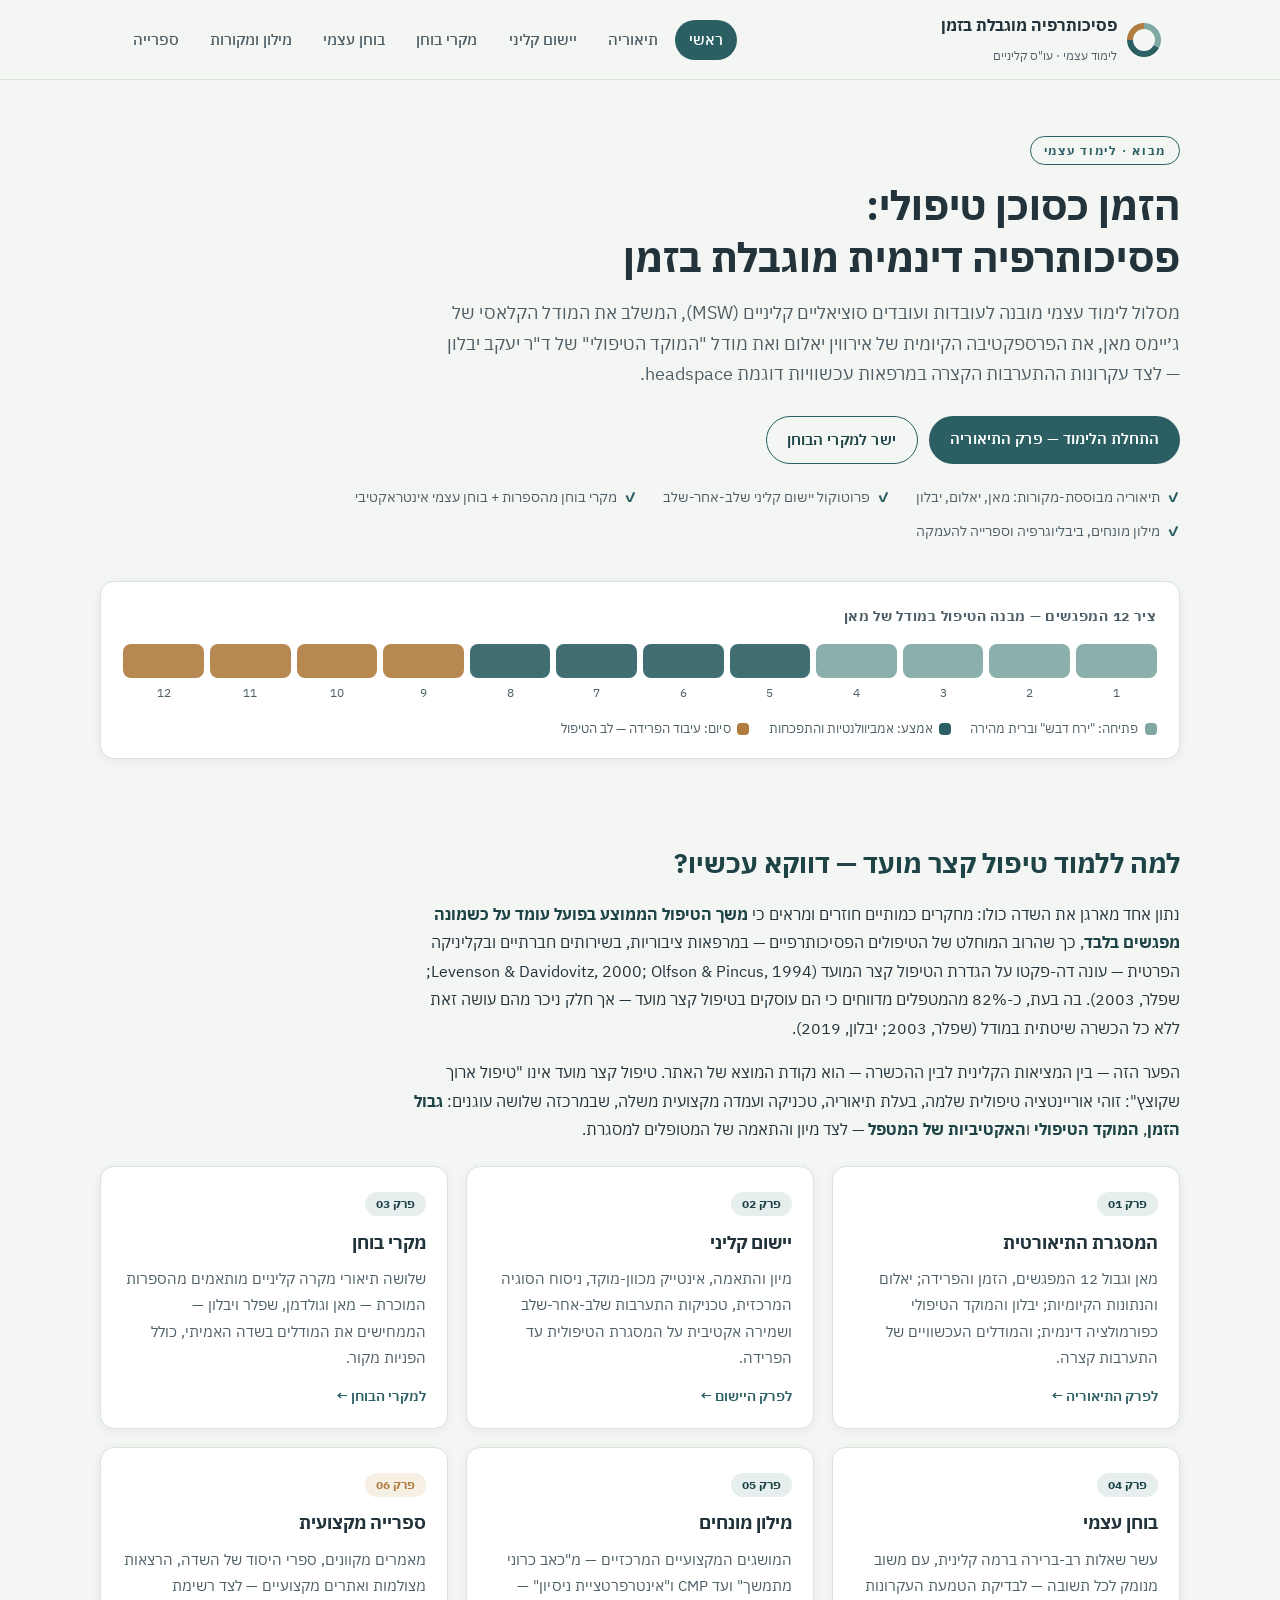
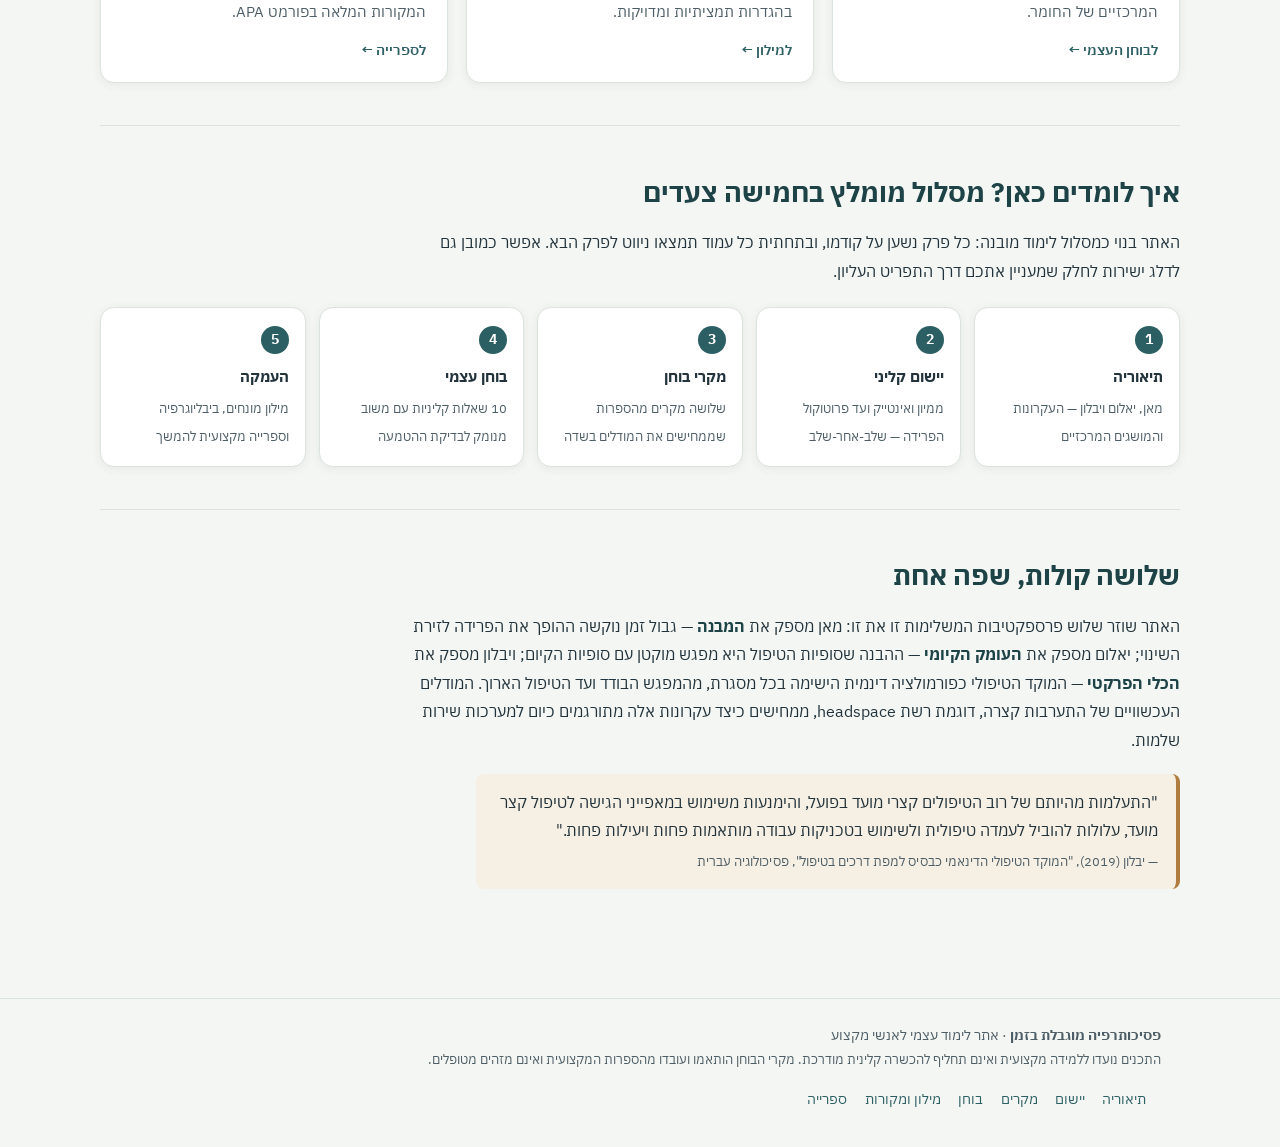
==== index.html @ 5e43717c "Time-limited psychotherapy self-study site: 6 chapters, quiz, glossary, resource library Co-Authored" ====
<!DOCTYPE html>
<html lang="he" dir="rtl">
<head>
<meta charset="UTF-8">
<meta name="viewport" content="width=device-width, initial-scale=1.0">
<title>פסיכותרפיה מוגבלת בזמן — אתר לימוד עצמי לעו"ס קליניים</title>
<meta name="description" content="אתר לימוד עצמי מקצועי בפסיכותרפיה מוגבלת בזמן: מאן, יאלום, יבלון ומודלים עכשוויים — תיאוריה, יישום קליני, מקרי בוחן ובוחן עצמי.">
<link rel="preconnect" href="https://fonts.googleapis.com">
<link rel="preconnect" href="https://fonts.gstatic.com" crossorigin>
<link href="https://fonts.googleapis.com/css2?family=IBM+Plex+Sans+Hebrew:wght@300;400;500;600;700&display=swap" rel="stylesheet">
<link rel="stylesheet" href="css/style.css">
</head>
<body>

<header class="site-header">
  <div class="nav-inner">
    <a class="brand" href="index.html">
      <span class="brand-mark" aria-hidden="true"></span>
      <span>
        <span class="brand-title">פסיכותרפיה מוגבלת בזמן</span><br>
        <span class="brand-sub">לימוד עצמי · עו"ס קליניים</span>
      </span>
    </a>
    <button class="nav-toggle" aria-label="פתיחת תפריט" aria-expanded="false">☰</button>
    <nav class="main-nav" aria-label="ניווט ראשי">
      <ul>
        <li><a href="index.html">ראשי</a></li>
        <li><a href="theory.html">תיאוריה</a></li>
        <li><a href="practice.html">יישום קליני</a></li>
        <li><a href="cases.html">מקרי בוחן</a></li>
        <li><a href="quiz.html">בוחן עצמי</a></li>
        <li><a href="glossary.html">מילון ומקורות</a></li>
        <li><a href="resources.html">ספרייה</a></li>
      </ul>
    </nav>
  </div>
</header>

<main>

<section class="hero container">
  <span class="eyebrow">מבוא · לימוד עצמי</span>
  <h1>הזמן כסוכן טיפולי:<br>פסיכותרפיה דינמית מוגבלת בזמן</h1>
  <p class="lead">
    מסלול לימוד עצמי מובנה לעובדות ועובדים סוציאליים קליניים (MSW), המשלב את המודל הקלאסי
    של ג׳יימס מאן, את הפרספקטיבה הקיומית של אירווין יאלום ואת מודל "המוקד הטיפולי" של
    ד"ר יעקב יבלון — לצד עקרונות ההתערבות הקצרה במרפאות עכשוויות דוגמת headspace.
  </p>
  <div class="hero-actions">
    <a class="btn btn-primary" href="theory.html">התחלת הלימוד — פרק התיאוריה</a>
    <a class="btn btn-ghost" href="cases.html">ישר למקרי הבוחן</a>
  </div>

  <ul class="hero-points" aria-label="מה תמצאו באתר">
    <li><span class="tick">✓</span> תיאוריה מבוססת-מקורות: מאן, יאלום, יבלון</li>
    <li><span class="tick">✓</span> פרוטוקול יישום קליני שלב-אחר-שלב</li>
    <li><span class="tick">✓</span> מקרי בוחן מהספרות + בוחן עצמי אינטראקטיבי</li>
    <li><span class="tick">✓</span> מילון מונחים, ביבליוגרפיה וספרייה להעמקה</li>
  </ul>

  <div class="session-track reveal" role="img" aria-label="ציר שנים-עשר המפגשים במודל של מאן, מחולק לשלושה שלבים: פתיחה, אמצע וסיום">
    <div class="track-title">ציר 12 המפגשים — מבנה הטיפול במודל של מאן</div>
    <div class="track-line">
      <div class="track-dot p1"><span class="pip"></span>1</div>
      <div class="track-dot p1"><span class="pip"></span>2</div>
      <div class="track-dot p1"><span class="pip"></span>3</div>
      <div class="track-dot p1"><span class="pip"></span>4</div>
      <div class="track-dot p2"><span class="pip"></span>5</div>
      <div class="track-dot p2"><span class="pip"></span>6</div>
      <div class="track-dot p2"><span class="pip"></span>7</div>
      <div class="track-dot p2"><span class="pip"></span>8</div>
      <div class="track-dot p3"><span class="pip"></span>9</div>
      <div class="track-dot p3"><span class="pip"></span>10</div>
      <div class="track-dot p3"><span class="pip"></span>11</div>
      <div class="track-dot p3"><span class="pip"></span>12</div>
    </div>
    <div class="track-legend">
      <span><i class="dot p1"></i> פתיחה: "ירח דבש" וברית מהירה</span>
      <span><i class="dot p2"></i> אמצע: אמביוולנטיות והתפכחות</span>
      <span><i class="dot p3"></i> סיום: עיבוד הפרידה — לב הטיפול</span>
    </div>
  </div>
</section>

<section class="block container reveal">
  <h2>למה ללמוד טיפול קצר מועד — דווקא עכשיו?</h2>
  <div class="prose">
    <p>
      נתון אחד מארגן את השדה כולו: מחקרים כמותיים חוזרים ומראים כי <strong>משך הטיפול הממוצע
      בפועל עומד על כשמונה מפגשים בלבד</strong>, כך שהרוב המוחלט של הטיפולים הפסיכותרפיים — במרפאות
      ציבוריות, בשירותים חברתיים ובקליניקה הפרטית — עונה דה-פקטו על הגדרת הטיפול קצר המועד
      (Levenson &amp; Davidovitz, 2000; Olfson &amp; Pincus, 1994; שפלר, 2003). בה בעת, כ-82% מהמטפלים
      מדווחים כי הם עוסקים בטיפול קצר מועד — אך חלק ניכר מהם עושה זאת ללא כל הכשרה שיטתית במודל
      (שפלר, 2003; יבלון, 2019).
    </p>
    <p>
      הפער הזה — בין המציאות הקלינית לבין ההכשרה — הוא נקודת המוצא של האתר. טיפול קצר מועד אינו
      "טיפול ארוך שקוצץ": זוהי אוריינטציה טיפולית שלמה, בעלת תיאוריה, טכניקה ועמדה מקצועית
      משלה, שבמרכזה שלושה עוגנים: <strong>גבול הזמן</strong>, <strong>המוקד הטיפולי</strong>
      ו<strong>האקטיביות של המטפל</strong> — לצד מיון והתאמה של המטופלים למסגרת.
    </p>
  </div>

  <div class="grid cols-3">
    <article class="card">
      <span class="chip">פרק 01</span>
      <h3>המסגרת התיאורטית</h3>
      <p>מאן וגבול 12 המפגשים, הזמן והפרידה; יאלום והנתונות הקיומיות; יבלון והמוקד הטיפולי כפורמולציה דינמית; והמודלים העכשוויים של התערבות קצרה.</p>
      <a class="more" href="theory.html">לפרק התיאוריה ←</a>
    </article>
    <article class="card">
      <span class="chip">פרק 02</span>
      <h3>יישום קליני</h3>
      <p>מיון והתאמה, אינטייק מכוון-מוקד, ניסוח הסוגיה המרכזית, טכניקות התערבות שלב-אחר-שלב ושמירה אקטיבית על המסגרת הטיפולית עד הפרידה.</p>
      <a class="more" href="practice.html">לפרק היישום ←</a>
    </article>
    <article class="card">
      <span class="chip">פרק 03</span>
      <h3>מקרי בוחן</h3>
      <p>שלושה תיאורי מקרה קליניים מותאמים מהספרות המוכרת — מאן וגולדמן, שפלר ויבלון — הממחישים את המודלים בשדה האמיתי, כולל הפניות מקור.</p>
      <a class="more" href="cases.html">למקרי הבוחן ←</a>
    </article>
    <article class="card">
      <span class="chip">פרק 04</span>
      <h3>בוחן עצמי</h3>
      <p>עשר שאלות רב-ברירה ברמה קלינית, עם משוב מנומק לכל תשובה — לבדיקת הטמעת העקרונות המרכזיים של החומר.</p>
      <a class="more" href="quiz.html">לבוחן העצמי ←</a>
    </article>
    <article class="card">
      <span class="chip">פרק 05</span>
      <h3>מילון מונחים</h3>
      <p>המושגים המקצועיים המרכזיים — מ"כאב כרוני מתמשך" ועד CMP ו"אינטרפרטציית ניסיון" — בהגדרות תמציתיות ומדויקות.</p>
      <a class="more" href="glossary.html">למילון ←</a>
    </article>
    <article class="card amber">
      <span class="chip">פרק 06</span>
      <h3>ספרייה מקצועית</h3>
      <p>מאמרים מקוונים, ספרי היסוד של השדה, הרצאות מצולמות ואתרים מקצועיים — לצד רשימת המקורות המלאה בפורמט APA.</p>
      <a class="more" href="resources.html">לספרייה ←</a>
    </article>
  </div>
</section>

<section class="block container reveal">
  <h2>איך לומדים כאן? מסלול מומלץ בחמישה צעדים</h2>
  <div class="prose">
    <p>
      האתר בנוי כמסלול לימוד מובנה: כל פרק נשען על קודמו, ובתחתית כל עמוד תמצאו ניווט
      לפרק הבא. אפשר כמובן גם לדלג ישירות לחלק שמעניין אתכם דרך התפריט העליון.
    </p>
  </div>
  <div class="path-steps">
    <a href="theory.html">
      <span class="num">1</span>
      <b>תיאוריה</b>
      <span class="desc">מאן, יאלום ויבלון — העקרונות והמושגים המרכזיים</span>
    </a>
    <a href="practice.html">
      <span class="num">2</span>
      <b>יישום קליני</b>
      <span class="desc">ממיון ואינטייק ועד פרוטוקול הפרידה — שלב-אחר-שלב</span>
    </a>
    <a href="cases.html">
      <span class="num">3</span>
      <b>מקרי בוחן</b>
      <span class="desc">שלושה מקרים מהספרות שממחישים את המודלים בשדה</span>
    </a>
    <a href="quiz.html">
      <span class="num">4</span>
      <b>בוחן עצמי</b>
      <span class="desc">10 שאלות קליניות עם משוב מנומק לבדיקת ההטמעה</span>
    </a>
    <a href="resources.html">
      <span class="num">5</span>
      <b>העמקה</b>
      <span class="desc">מילון מונחים, ביבליוגרפיה וספרייה מקצועית להמשך</span>
    </a>
  </div>
</section>

<section class="block container reveal">
  <h2>שלושה קולות, שפה אחת</h2>
  <div class="prose">
    <p>
      האתר שוזר שלוש פרספקטיבות המשלימות זו את זו: מאן מספק את <strong>המבנה</strong> — גבול זמן
      נוקשה ההופך את הפרידה לזירת השינוי; יאלום מספק את <strong>העומק הקיומי</strong> — ההבנה
      שסופיות הטיפול היא מפגש מוקטן עם סופיות הקיום; ויבלון מספק את <strong>הכלי הפרקטי</strong> —
      המוקד הטיפולי כפורמולציה דינמית הישימה בכל מסגרת, מהמפגש הבודד ועד הטיפול הארוך.
      המודלים העכשוויים של התערבות קצרה, דוגמת רשת headspace, ממחישים כיצד עקרונות אלה מתורגמים
      כיום למערכות שירות שלמות.
    </p>
  </div>
  <blockquote>
    "התעלמות מהיותם של רוב הטיפולים קצרי מועד בפועל, והימנעות משימוש במאפייני הגישה לטיפול קצר
    מועד, עלולות להוביל לעמדה טיפולית ולשימוש בטכניקות עבודה מותאמות פחות ויעילות פחות."
    <span class="src">— יבלון (2019), "המוקד הטיפולי הדינאמי כבסיס למפת דרכים בטיפול", פסיכולוגיה עברית</span>
  </blockquote>
</section>

</main>

<footer class="site-footer">
  <div class="container">
    <div>
      <strong>פסיכותרפיה מוגבלת בזמן</strong> · אתר לימוד עצמי לאנשי מקצוע<br>
      <span class="disclaimer">התכנים נועדו ללמידה מקצועית ואינם תחליף להכשרה קלינית מודרכת. מקרי הבוחן הותאמו ועובדו מהספרות המקצועית ואינם מזהים מטופלים.</span>
    </div>
    <nav class="footer-nav" aria-label="ניווט תחתון">
      <a href="theory.html">תיאוריה</a>
      <a href="practice.html">יישום</a>
      <a href="cases.html">מקרים</a>
      <a href="quiz.html">בוחן</a>
      <a href="glossary.html">מילון ומקורות</a>
      <a href="resources.html">ספרייה</a>
    </nav>
  </div>
</footer>

<script src="js/main.js"></script>
</body>
</html>
---- css/style.css ----
/* =========================================================
   פסיכותרפיה מוגבלת בזמן — אתר לימוד עצמי
   עיצוב: לוח צבעים רגוע (פטרול עמוק, נייר מרווה, ענבר-חול)
   טיפוגרפיה: IBM Plex Sans Hebrew | כיווניות: RTL
   ========================================================= */

:root {
  --ink: #22333b;          /* טקסט ראשי — צפחה כהה */
  --ink-soft: #4d5e66;     /* טקסט משני */
  --petrol: #2c5f63;       /* צבע ראשי — פטרול רגוע */
  --petrol-dark: #1d4347;
  --petrol-tint: #e7efee;  /* רקע פטרול בהיר */
  --paper: #f4f6f3;        /* רקע כללי — נייר מרווה קריר */
  --card: #ffffff;
  --line: #dbe3dd;
  --amber: #b07c3f;        /* ענבר-חול: הדגשות "זמן" בלבד */
  --amber-tint: #f6efe3;
  --phase1: #7fa8a2;       /* שלב פתיחה */
  --phase2: #2c5f63;       /* שלב אמצע */
  --phase3: #b07c3f;       /* שלב סיום/פרידה */
  --radius: 14px;
  --shadow: 0 2px 10px rgba(34, 51, 59, 0.07);
  --maxw: 1080px;
}

* { box-sizing: border-box; margin: 0; padding: 0; }

html { scroll-behavior: smooth; }

body {
  font-family: 'IBM Plex Sans Hebrew', 'Segoe UI', Arial, sans-serif;
  direction: rtl;
  background: var(--paper);
  color: var(--ink);
  line-height: 1.75;
  font-size: 1.02rem;
}

/* ---------- ניווט עליון ---------- */
.site-header {
  position: sticky;
  top: 0;
  z-index: 50;
  background: rgba(244, 246, 243, 0.92);
  backdrop-filter: blur(8px);
  border-bottom: 1px solid var(--line);
}

.nav-inner {
  max-width: var(--maxw);
  margin: 0 auto;
  padding: 0.7rem 1.2rem;
  display: flex;
  align-items: center;
  gap: 1rem;
  justify-content: space-between;
}

.brand {
  display: flex;
  align-items: center;
  gap: 0.6rem;
  text-decoration: none;
  color: var(--ink);
}

.brand-mark {
  width: 34px;
  height: 34px;
  border-radius: 50%;
  background: conic-gradient(var(--phase1) 0 33%, var(--phase2) 33% 75%, var(--phase3) 75% 100%);
  position: relative;
  flex-shrink: 0;
}
.brand-mark::after {
  content: "";
  position: absolute;
  inset: 6px;
  border-radius: 50%;
  background: var(--paper);
}

.brand-title { font-weight: 700; font-size: 1.02rem; line-height: 1.2; }
.brand-sub { font-size: 0.72rem; color: var(--ink-soft); font-weight: 400; }

.main-nav ul {
  display: flex;
  gap: 0.25rem;
  list-style: none;
}

.main-nav a {
  display: block;
  padding: 0.45rem 0.85rem;
  border-radius: 999px;
  text-decoration: none;
  color: var(--ink-soft);
  font-weight: 500;
  font-size: 0.92rem;
  transition: background 0.2s, color 0.2s;
}

.main-nav a:hover { background: var(--petrol-tint); color: var(--petrol-dark); }
.main-nav a.active { background: var(--petrol); color: #fff; }

.nav-toggle {
  display: none;
  background: none;
  border: 1px solid var(--line);
  border-radius: 10px;
  padding: 0.4rem 0.6rem;
  font-size: 1.15rem;
  cursor: pointer;
  color: var(--ink);
}

/* ---------- מבנה כללי ---------- */
.container { max-width: var(--maxw); margin: 0 auto; padding: 0 1.2rem; }

.eyebrow {
  display: inline-block;
  font-size: 0.78rem;
  font-weight: 700;
  letter-spacing: 0.14em;
  color: var(--petrol);
  border: 1px solid var(--petrol);
  border-radius: 999px;
  padding: 0.15rem 0.8rem;
  margin-bottom: 0.9rem;
}

h1 { font-size: clamp(1.7rem, 4vw, 2.5rem); font-weight: 700; line-height: 1.3; }
h2 { font-size: clamp(1.3rem, 3vw, 1.7rem); font-weight: 700; margin-bottom: 0.8rem; color: var(--petrol-dark); }
h3 { font-size: 1.15rem; font-weight: 700; margin-bottom: 0.5rem; }

.lead { font-size: 1.1rem; color: var(--ink-soft); max-width: 46rem; }

section.block { padding: 2.6rem 0; }
section.block + section.block { border-top: 1px solid var(--line); }

.prose p { margin-bottom: 1rem; max-width: 48rem; }
.prose ul, .prose ol { margin: 0 1.4rem 1rem 0; max-width: 46rem; }
.prose li { margin-bottom: 0.45rem; }
.prose strong { color: var(--petrol-dark); }

blockquote {
  border-right: 4px solid var(--amber);
  background: var(--amber-tint);
  padding: 0.9rem 1.1rem;
  border-radius: 8px;
  margin: 1.2rem 0;
  max-width: 44rem;
  font-style: normal;
  color: var(--ink);
}
blockquote .src { display: block; margin-top: 0.4rem; font-size: 0.82rem; color: var(--ink-soft); }

.note {
  background: var(--petrol-tint);
  border-radius: var(--radius);
  padding: 1rem 1.2rem;
  max-width: 46rem;
  margin: 1rem 0;
  font-size: 0.95rem;
}

/* ---------- Hero ---------- */
.hero { padding: 3.4rem 0 2.4rem; }
.hero .lead { margin-top: 0.9rem; }

.hero-actions { margin-top: 1.6rem; display: flex; gap: 0.7rem; flex-wrap: wrap; }

.btn {
  display: inline-block;
  padding: 0.6rem 1.3rem;
  border-radius: 999px;
  text-decoration: none;
  font-weight: 600;
  font-size: 0.95rem;
  transition: transform 0.15s, box-shadow 0.15s;
}
.btn:hover { transform: translateY(-2px); box-shadow: var(--shadow); }
.btn-primary { background: var(--petrol); color: #fff; }
.btn-ghost { border: 1.5px solid var(--petrol); color: var(--petrol-dark); }

/* ---------- ציר 12 המפגשים (אלמנט חתימה) ---------- */
.session-track {
  margin-top: 2.4rem;
  background: var(--card);
  border: 1px solid var(--line);
  border-radius: var(--radius);
  box-shadow: var(--shadow);
  padding: 1.4rem 1.4rem 1.1rem;
}

.track-title { font-size: 0.85rem; font-weight: 700; color: var(--ink-soft); margin-bottom: 1rem; letter-spacing: 0.05em; }

.track-line { display: flex; gap: 6px; align-items: flex-end; }

.track-dot {
  flex: 1;
  min-width: 0;
  text-align: center;
  font-size: 0.72rem;
  color: var(--ink-soft);
}
.track-dot .pip {
  display: block;
  height: 34px;
  border-radius: 8px;
  margin-bottom: 0.3rem;
  opacity: 0.9;
}
.track-dot.p1 .pip { background: var(--phase1); }
.track-dot.p2 .pip { background: var(--phase2); }
.track-dot.p3 .pip { background: var(--phase3); }

.track-legend { display: flex; gap: 1.2rem; flex-wrap: wrap; margin-top: 0.9rem; font-size: 0.82rem; color: var(--ink-soft); }
.track-legend span { display: flex; align-items: center; gap: 0.4rem; }
.dot { width: 12px; height: 12px; border-radius: 4px; display: inline-block; }
.dot.p1 { background: var(--phase1); }
.dot.p2 { background: var(--phase2); }
.dot.p3 { background: var(--phase3); }

/* ---------- כרטיסים ---------- */
.grid { display: grid; gap: 1.1rem; margin-top: 1.4rem; }
.grid.cols-3 { grid-template-columns: repeat(3, 1fr); }
.grid.cols-2 { grid-template-columns: repeat(2, 1fr); }

.card {
  background: var(--card);
  border: 1px solid var(--line);
  border-radius: var(--radius);
  padding: 1.3rem 1.3rem 1.2rem;
  box-shadow: var(--shadow);
}

.card .chip {
  display: inline-block;
  font-size: 0.72rem;
  font-weight: 700;
  background: var(--petrol-tint);
  color: var(--petrol-dark);
  border-radius: 999px;
  padding: 0.12rem 0.7rem;
  margin-bottom: 0.6rem;
}
.card.amber .chip { background: var(--amber-tint); color: var(--amber); }

.card p { font-size: 0.94rem; color: var(--ink-soft); }
.card a.more { display: inline-block; margin-top: 0.7rem; color: var(--petrol); font-weight: 600; text-decoration: none; font-size: 0.9rem; }
.card a.more:hover { text-decoration: underline; }

/* ---------- דיאגרמות CSS ---------- */
.diagram {
  background: var(--card);
  border: 1px solid var(--line);
  border-radius: var(--radius);
  padding: 1.4rem;
  margin: 1.4rem 0;
  box-shadow: var(--shadow);
  overflow-x: auto;
}
.diagram-caption { font-size: 0.82rem; color: var(--ink-soft); margin-top: 0.8rem; border-top: 1px dashed var(--line); padding-top: 0.6rem; }

/* שרשרת שלושת רכיבי המוקד */
.focus-chain { display: flex; align-items: stretch; gap: 0; flex-wrap: wrap; }
.focus-chain .node {
  flex: 1;
  min-width: 190px;
  background: var(--petrol-tint);
  border: 1.5px solid var(--petrol);
  border-radius: 12px;
  padding: 0.9rem 1rem;
  text-align: center;
}
.focus-chain .node h4 { color: var(--petrol-dark); font-size: 0.98rem; margin-bottom: 0.3rem; }
.focus-chain .node p { font-size: 0.82rem; color: var(--ink-soft); line-height: 1.5; }
.focus-chain .arrow {
  align-self: center;
  padding: 0 0.5rem;
  color: var(--petrol);
  font-size: 1.5rem;
  font-weight: 700;
}

/* עקומת הברית הטיפולית */
.alliance-steps { display: grid; grid-template-columns: repeat(4, 1fr); gap: 0.7rem; }
.alliance-steps .step { border-radius: 10px; padding: 0.8rem; font-size: 0.85rem; border-right: 5px solid; background: #fbfcfa; }
.alliance-steps .step b { display: block; margin-bottom: 0.2rem; font-size: 0.9rem; }
.alliance-steps .s1 { border-color: var(--phase1); }
.alliance-steps .s2 { border-color: var(--phase2); }
.alliance-steps .s3 { border-color: #6b4f8f; }
.alliance-steps .s4 { border-color: var(--phase3); }

/* Mermaid container */
.mermaid { direction: ltr; text-align: center; }
.mermaid svg { max-width: 100%; height: auto; }

/* ---------- טבלאות ---------- */
table.compare {
  width: 100%;
  border-collapse: collapse;
  background: var(--card);
  border-radius: var(--radius);
  overflow: hidden;
  box-shadow: var(--shadow);
  margin: 1.2rem 0;
  font-size: 0.92rem;
}
table.compare th, table.compare td { padding: 0.7rem 0.9rem; border-bottom: 1px solid var(--line); text-align: right; vertical-align: top; }
table.compare th { background: var(--petrol); color: #fff; font-weight: 600; }
table.compare tr:last-child td { border-bottom: none; }
table.compare td:first-child { font-weight: 600; color: var(--petrol-dark); white-space: nowrap; }

/* ---------- מקרי בוחן ---------- */
.case {
  background: var(--card);
  border: 1px solid var(--line);
  border-radius: var(--radius);
  box-shadow: var(--shadow);
  padding: 1.6rem;
  margin: 1.6rem 0;
}
.case-head { display: flex; align-items: baseline; gap: 0.8rem; flex-wrap: wrap; margin-bottom: 0.8rem; }
.case-num {
  background: var(--petrol);
  color: #fff;
  font-weight: 700;
  border-radius: 10px;
  padding: 0.15rem 0.75rem;
  font-size: 0.85rem;
}
.case h3 { margin-bottom: 0; }
.case .meta { font-size: 0.82rem; color: var(--ink-soft); margin-bottom: 1rem; }
.case h4 { color: var(--petrol-dark); margin: 1.1rem 0 0.35rem; font-size: 1rem; }
.case p { margin-bottom: 0.7rem; }
.case .source {
  margin-top: 1.1rem;
  padding-top: 0.8rem;
  border-top: 1px dashed var(--line);
  font-size: 0.83rem;
  color: var(--ink-soft);
}

/* ---------- בוחן עצמי ---------- */
.quiz-q {
  background: var(--card);
  border: 1px solid var(--line);
  border-radius: var(--radius);
  padding: 1.3rem;
  margin-bottom: 1.1rem;
  box-shadow: var(--shadow);
}
.quiz-q h3 { font-size: 1rem; margin-bottom: 0.8rem; }
.quiz-options { display: grid; gap: 0.5rem; }
.quiz-option {
  text-align: right;
  width: 100%;
  background: var(--paper);
  border: 1.5px solid var(--line);
  border-radius: 10px;
  padding: 0.6rem 0.9rem;
  font-family: inherit;
  font-size: 0.93rem;
  cursor: pointer;
  transition: border-color 0.15s, background 0.15s;
  color: var(--ink);
}
.quiz-option:hover { border-color: var(--petrol); }
.quiz-option.correct { background: #e4f2e7; border-color: #3d8b52; }
.quiz-option.wrong { background: #f9e8e6; border-color: #b0503f; }
.quiz-option:disabled { cursor: default; opacity: 0.95; }
.quiz-feedback { margin-top: 0.8rem; font-size: 0.9rem; padding: 0.7rem 0.9rem; border-radius: 10px; display: none; }
.quiz-feedback.show { display: block; }
.quiz-feedback.ok { background: #e4f2e7; color: #245a34; }
.quiz-feedback.err { background: #f9e8e6; color: #7c3325; }

.quiz-score {
  position: sticky;
  bottom: 1rem;
  background: var(--petrol-dark);
  color: #fff;
  border-radius: 999px;
  padding: 0.6rem 1.4rem;
  display: inline-block;
  font-weight: 600;
  box-shadow: var(--shadow);
}

/* ---------- מילון ---------- */
.glossary dt {
  font-weight: 700;
  color: var(--petrol-dark);
  margin-top: 1.1rem;
  font-size: 1.02rem;
}
.glossary dd { margin-right: 0; color: var(--ink-soft); max-width: 46rem; font-size: 0.95rem; }
.glossary dt .en { font-weight: 400; color: var(--ink-soft); font-size: 0.85rem; }

/* ---------- ביבליוגרפיה ---------- */
.ref-list { list-style: none; max-width: 50rem; }
.ref-list li {
  padding: 0.55rem 0;
  border-bottom: 1px dashed var(--line);
  font-size: 0.92rem;
}
.ref-list li[lang="en"] { direction: ltr; text-align: left; font-family: 'IBM Plex Sans Hebrew', sans-serif; }

/* ---------- פוטר ---------- */
.site-footer {
  margin-top: 3rem;
  border-top: 1px solid var(--line);
  padding: 1.6rem 0 2.2rem;
  font-size: 0.85rem;
  color: var(--ink-soft);
}
.site-footer .container { display: flex; justify-content: space-between; gap: 1rem; flex-wrap: wrap; }
.footer-nav a { color: var(--petrol); text-decoration: none; margin-inline-start: 0.9rem; }
.footer-nav a:hover { text-decoration: underline; }

.disclaimer { font-size: 0.8rem; max-width: 40rem; }

/* ---------- ניווט בין פרקים ---------- */
.pager { display: flex; justify-content: space-between; gap: 1rem; margin: 2.5rem 0 0; }
.pager a {
  text-decoration: none;
  color: var(--petrol-dark);
  font-weight: 600;
  border: 1px solid var(--line);
  background: var(--card);
  border-radius: 12px;
  padding: 0.7rem 1.1rem;
  font-size: 0.9rem;
  transition: border-color 0.15s;
}
.pager a:hover { border-color: var(--petrol); }
.pager small { display: block; color: var(--ink-soft); font-weight: 400; font-size: 0.75rem; }

/* ---------- הופעה הדרגתית ---------- */
.reveal { opacity: 0; transform: translateY(14px); transition: opacity 0.5s ease, transform 0.5s ease; }
.reveal.visible { opacity: 1; transform: none; }

@media (prefers-reduced-motion: reduce) {
  html { scroll-behavior: auto; }
  .reveal { opacity: 1; transform: none; transition: none; }
  .btn:hover { transform: none; }
}

/* ---------- נגישות ---------- */
a:focus-visible, button:focus-visible {
  outline: 3px solid var(--amber);
  outline-offset: 2px;
  border-radius: 6px;
}

/* ---------- רספונסיביות ---------- */
@media (max-width: 900px) {
  .grid.cols-3 { grid-template-columns: 1fr 1fr; }
  .alliance-steps { grid-template-columns: 1fr 1fr; }
}

@media (max-width: 680px) {
  .nav-toggle { display: block; }
  .main-nav { display: none; width: 100%; }
  .main-nav.open { display: block; }
  .main-nav ul { flex-direction: column; padding-top: 0.5rem; }
  .nav-inner { flex-wrap: wrap; }
  .grid.cols-3, .grid.cols-2 { grid-template-columns: 1fr; }
  .track-line { flex-wrap: wrap; }
  .track-dot { flex: 0 0 calc(16.6% - 6px); }
  .focus-chain { flex-direction: column; }
  .focus-chain .arrow { transform: rotate(90deg); padding: 0.2rem 0; }
  .alliance-steps { grid-template-columns: 1fr; }
  .pager { flex-direction: column; }
}

/* ---------- נקודות ערך ב-Hero ---------- */
.hero-points {
  list-style: none;
  display: flex;
  flex-wrap: wrap;
  gap: 0.5rem 1.6rem;
  margin-top: 1.3rem;
  font-size: 0.9rem;
  color: var(--ink-soft);
}
.hero-points li { display: flex; align-items: center; gap: 0.45rem; }
.hero-points .tick { color: var(--petrol); font-weight: 700; }

/* ---------- מסלול לימוד מומלץ ---------- */
.path-steps {
  display: grid;
  grid-template-columns: repeat(5, 1fr);
  gap: 0.8rem;
  margin-top: 1.4rem;
}
.path-steps a {
  display: block;
  background: var(--card);
  border: 1px solid var(--line);
  border-radius: var(--radius);
  padding: 1rem;
  text-decoration: none;
  color: var(--ink);
  box-shadow: var(--shadow);
  transition: transform 0.15s, border-color 0.15s;
}
.path-steps a:hover { transform: translateY(-3px); border-color: var(--petrol); }
.path-steps .num {
  display: inline-flex;
  width: 28px;
  height: 28px;
  border-radius: 50%;
  background: var(--petrol);
  color: #fff;
  align-items: center;
  justify-content: center;
  font-weight: 700;
  font-size: 0.85rem;
  margin-bottom: 0.55rem;
}
.path-steps b { display: block; font-size: 0.95rem; margin-bottom: 0.2rem; }
.path-steps .desc { font-size: 0.8rem; color: var(--ink-soft); line-height: 1.5; }

/* ---------- "בפרק זה" — ניווט פנימי ---------- */
.toc { display: flex; flex-wrap: wrap; align-items: center; gap: 0.5rem; margin-top: 1.3rem; }
.toc-label { font-size: 0.8rem; font-weight: 700; color: var(--ink-soft); }
.toc a {
  background: var(--card);
  border: 1px solid var(--line);
  border-radius: 999px;
  padding: 0.28rem 0.85rem;
  font-size: 0.85rem;
  font-weight: 500;
  color: var(--petrol-dark);
  text-decoration: none;
  transition: background 0.15s, border-color 0.15s;
}
.toc a:hover { background: var(--petrol-tint); border-color: var(--petrol); }

/* ---------- ספרייה מקצועית ---------- */
.res-item h3 { font-size: 1.02rem; }
.res-item h3 a { color: var(--petrol-dark); text-decoration: none; }
.res-item h3 a:hover { text-decoration: underline; }
.res-meta { font-size: 0.78rem; color: var(--ink-soft); margin-bottom: 0.5rem; }
.res-links { margin-top: 0.6rem; }
.res-links a {
  font-size: 0.85rem;
  color: var(--petrol);
  font-weight: 600;
  text-decoration: none;
  margin-inline-end: 1rem;
}
.res-links a:hover { text-decoration: underline; }

/* ---------- כפתור חזרה למעלה ---------- */
.to-top {
  position: fixed;
  bottom: 1.1rem;
  left: 1.1rem;
  z-index: 60;
  width: 44px;
  height: 44px;
  border: none;
  border-radius: 50%;
  background: var(--petrol);
  color: #fff;
  font-size: 1.15rem;
  cursor: pointer;
  box-shadow: 0 4px 14px rgba(34, 51, 59, 0.25);
  opacity: 0;
  pointer-events: none;
  transition: opacity 0.25s;
}
.to-top.show { opacity: 1; pointer-events: auto; }
.to-top:hover { background: var(--petrol-dark); }

@media (max-width: 900px) {
  .path-steps { grid-template-columns: repeat(2, 1fr); }
}
@media (max-width: 680px) {
  .path-steps { grid-template-columns: 1fr; }
}
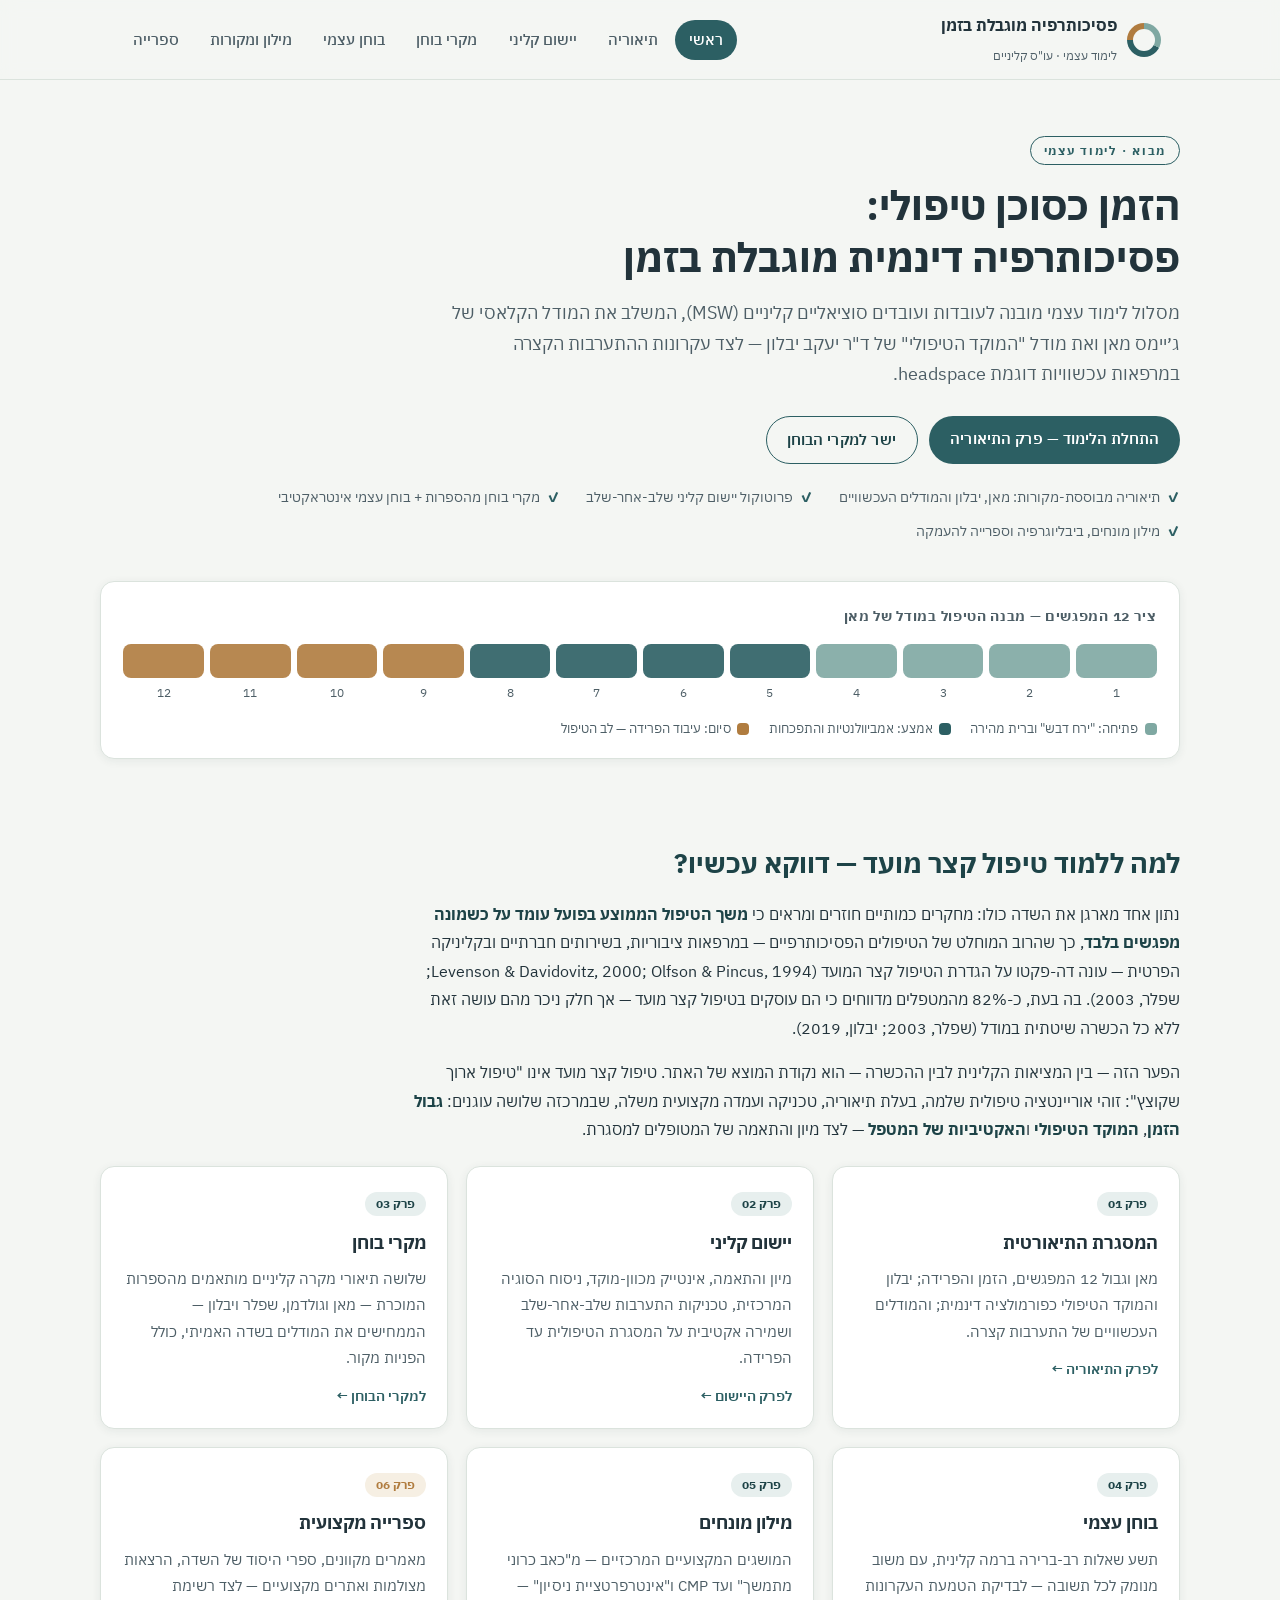
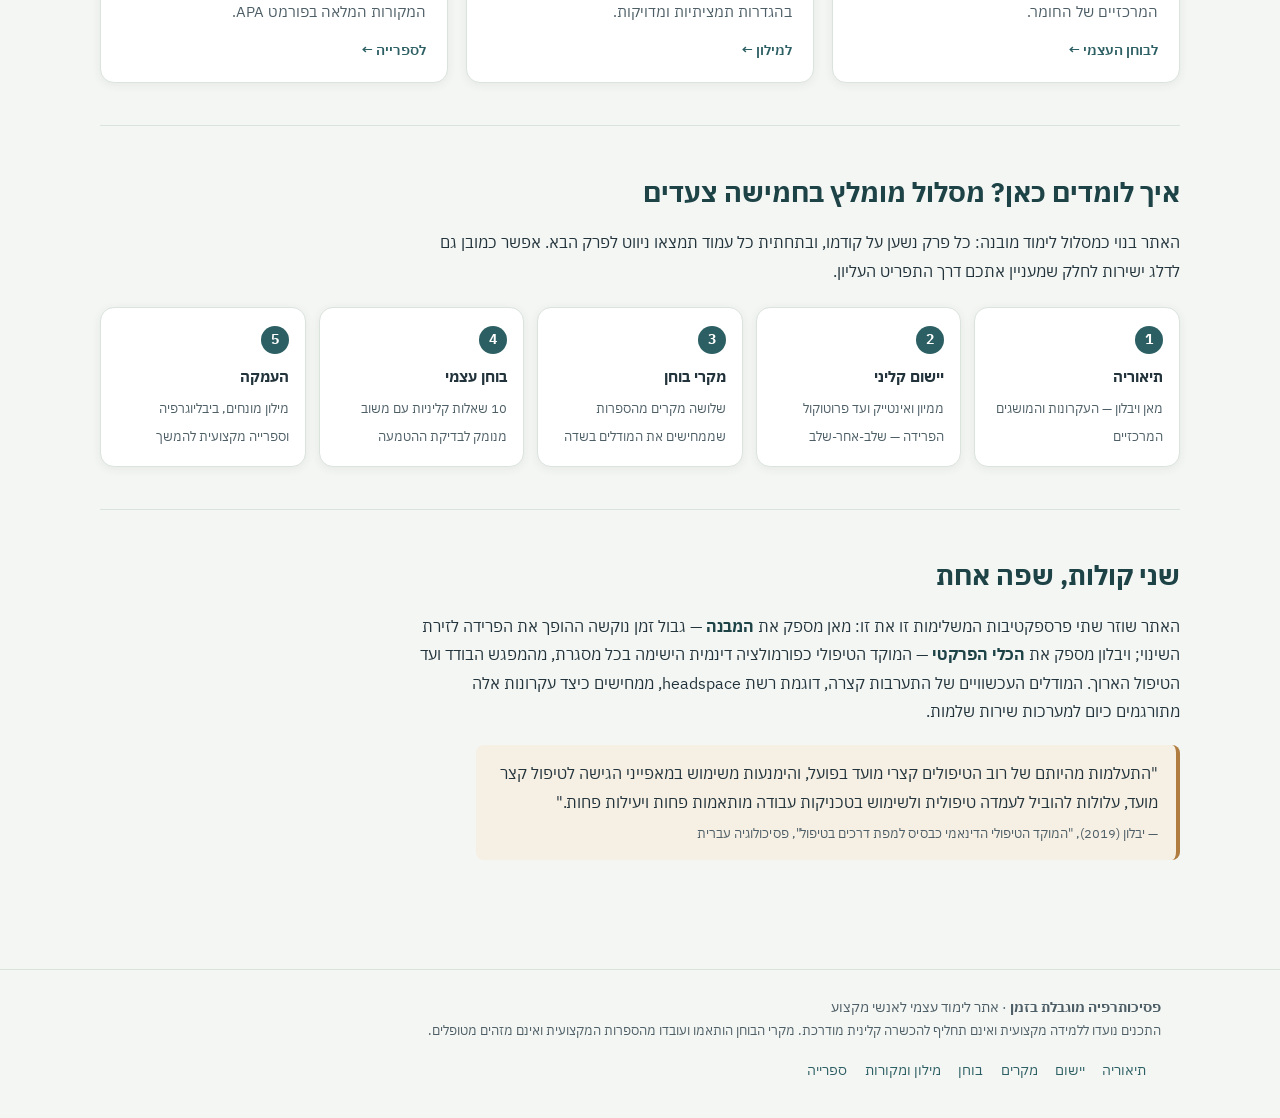
==== commit fe5fc8b5: "Remove Yalom content site-wide per author's editorial decision - Drop existential theory section; re" ====
--- a/index.html
+++ b/index.html
@@ -4,7 +4,7 @@
 <meta charset="UTF-8">
 <meta name="viewport" content="width=device-width, initial-scale=1.0">
 <title>פסיכותרפיה מוגבלת בזמן — אתר לימוד עצמי לעו"ס קליניים</title>
-<meta name="description" content="אתר לימוד עצמי מקצועי בפסיכותרפיה מוגבלת בזמן: מאן, יאלום, יבלון ומודלים עכשוויים — תיאוריה, יישום קליני, מקרי בוחן ובוחן עצמי.">
+<meta name="description" content="אתר לימוד עצמי מקצועי בפסיכותרפיה מוגבלת בזמן: מאן, יבלון ומודלים עכשוויים — תיאוריה, יישום קליני, מקרי בוחן ובוחן עצמי.">
 <link rel="preconnect" href="https://fonts.googleapis.com">
 <link rel="preconnect" href="https://fonts.gstatic.com" crossorigin>
 <link href="https://fonts.googleapis.com/css2?family=IBM+Plex+Sans+Hebrew:wght@300;400;500;600;700&display=swap" rel="stylesheet">
@@ -43,8 +43,8 @@
   <h1>הזמן כסוכן טיפולי:<br>פסיכותרפיה דינמית מוגבלת בזמן</h1>
   <p class="lead">
     מסלול לימוד עצמי מובנה לעובדות ועובדים סוציאליים קליניים (MSW), המשלב את המודל הקלאסי
-    של ג׳יימס מאן, את הפרספקטיבה הקיומית של אירווין יאלום ואת מודל "המוקד הטיפולי" של
-    ד"ר יעקב יבלון — לצד עקרונות ההתערבות הקצרה במרפאות עכשוויות דוגמת headspace.
+    של ג׳יימס מאן ואת מודל "המוקד הטיפולי" של ד"ר יעקב יבלון — לצד עקרונות ההתערבות
+    הקצרה במרפאות עכשוויות דוגמת headspace.
   </p>
   <div class="hero-actions">
     <a class="btn btn-primary" href="theory.html">התחלת הלימוד — פרק התיאוריה</a>
@@ -52,7 +52,7 @@
   </div>
 
   <ul class="hero-points" aria-label="מה תמצאו באתר">
-    <li><span class="tick">✓</span> תיאוריה מבוססת-מקורות: מאן, יאלום, יבלון</li>
+    <li><span class="tick">✓</span> תיאוריה מבוססת-מקורות: מאן, יבלון והמודלים העכשוויים</li>
     <li><span class="tick">✓</span> פרוטוקול יישום קליני שלב-אחר-שלב</li>
     <li><span class="tick">✓</span> מקרי בוחן מהספרות + בוחן עצמי אינטראקטיבי</li>
     <li><span class="tick">✓</span> מילון מונחים, ביבליוגרפיה וספרייה להעמקה</li>
@@ -105,7 +105,7 @@
     <article class="card">
       <span class="chip">פרק 01</span>
       <h3>המסגרת התיאורטית</h3>
-      <p>מאן וגבול 12 המפגשים, הזמן והפרידה; יאלום והנתונות הקיומיות; יבלון והמוקד הטיפולי כפורמולציה דינמית; והמודלים העכשוויים של התערבות קצרה.</p>
+      <p>מאן וגבול 12 המפגשים, הזמן והפרידה; יבלון והמוקד הטיפולי כפורמולציה דינמית; והמודלים העכשוויים של התערבות קצרה.</p>
       <a class="more" href="theory.html">לפרק התיאוריה ←</a>
     </article>
     <article class="card">
@@ -123,7 +123,7 @@
     <article class="card">
       <span class="chip">פרק 04</span>
       <h3>בוחן עצמי</h3>
-      <p>עשר שאלות רב-ברירה ברמה קלינית, עם משוב מנומק לכל תשובה — לבדיקת הטמעת העקרונות המרכזיים של החומר.</p>
+      <p>תשע שאלות רב-ברירה ברמה קלינית, עם משוב מנומק לכל תשובה — לבדיקת הטמעת העקרונות המרכזיים של החומר.</p>
       <a class="more" href="quiz.html">לבוחן העצמי ←</a>
     </article>
     <article class="card">
@@ -153,7 +153,7 @@
     <a href="theory.html">
       <span class="num">1</span>
       <b>תיאוריה</b>
-      <span class="desc">מאן, יאלום ויבלון — העקרונות והמושגים המרכזיים</span>
+      <span class="desc">מאן ויבלון — העקרונות והמושגים המרכזיים</span>
     </a>
     <a href="practice.html">
       <span class="num">2</span>
@@ -179,12 +179,11 @@
 </section>
 
 <section class="block container reveal">
-  <h2>שלושה קולות, שפה אחת</h2>
+  <h2>שני קולות, שפה אחת</h2>
   <div class="prose">
     <p>
-      האתר שוזר שלוש פרספקטיבות המשלימות זו את זו: מאן מספק את <strong>המבנה</strong> — גבול זמן
-      נוקשה ההופך את הפרידה לזירת השינוי; יאלום מספק את <strong>העומק הקיומי</strong> — ההבנה
-      שסופיות הטיפול היא מפגש מוקטן עם סופיות הקיום; ויבלון מספק את <strong>הכלי הפרקטי</strong> —
+      האתר שוזר שתי פרספקטיבות המשלימות זו את זו: מאן מספק את <strong>המבנה</strong> — גבול זמן
+      נוקשה ההופך את הפרידה לזירת השינוי; ויבלון מספק את <strong>הכלי הפרקטי</strong> —
       המוקד הטיפולי כפורמולציה דינמית הישימה בכל מסגרת, מהמפגש הבודד ועד הטיפול הארוך.
       המודלים העכשוויים של התערבות קצרה, דוגמת רשת headspace, ממחישים כיצד עקרונות אלה מתורגמים
       כיום למערכות שירות שלמות.
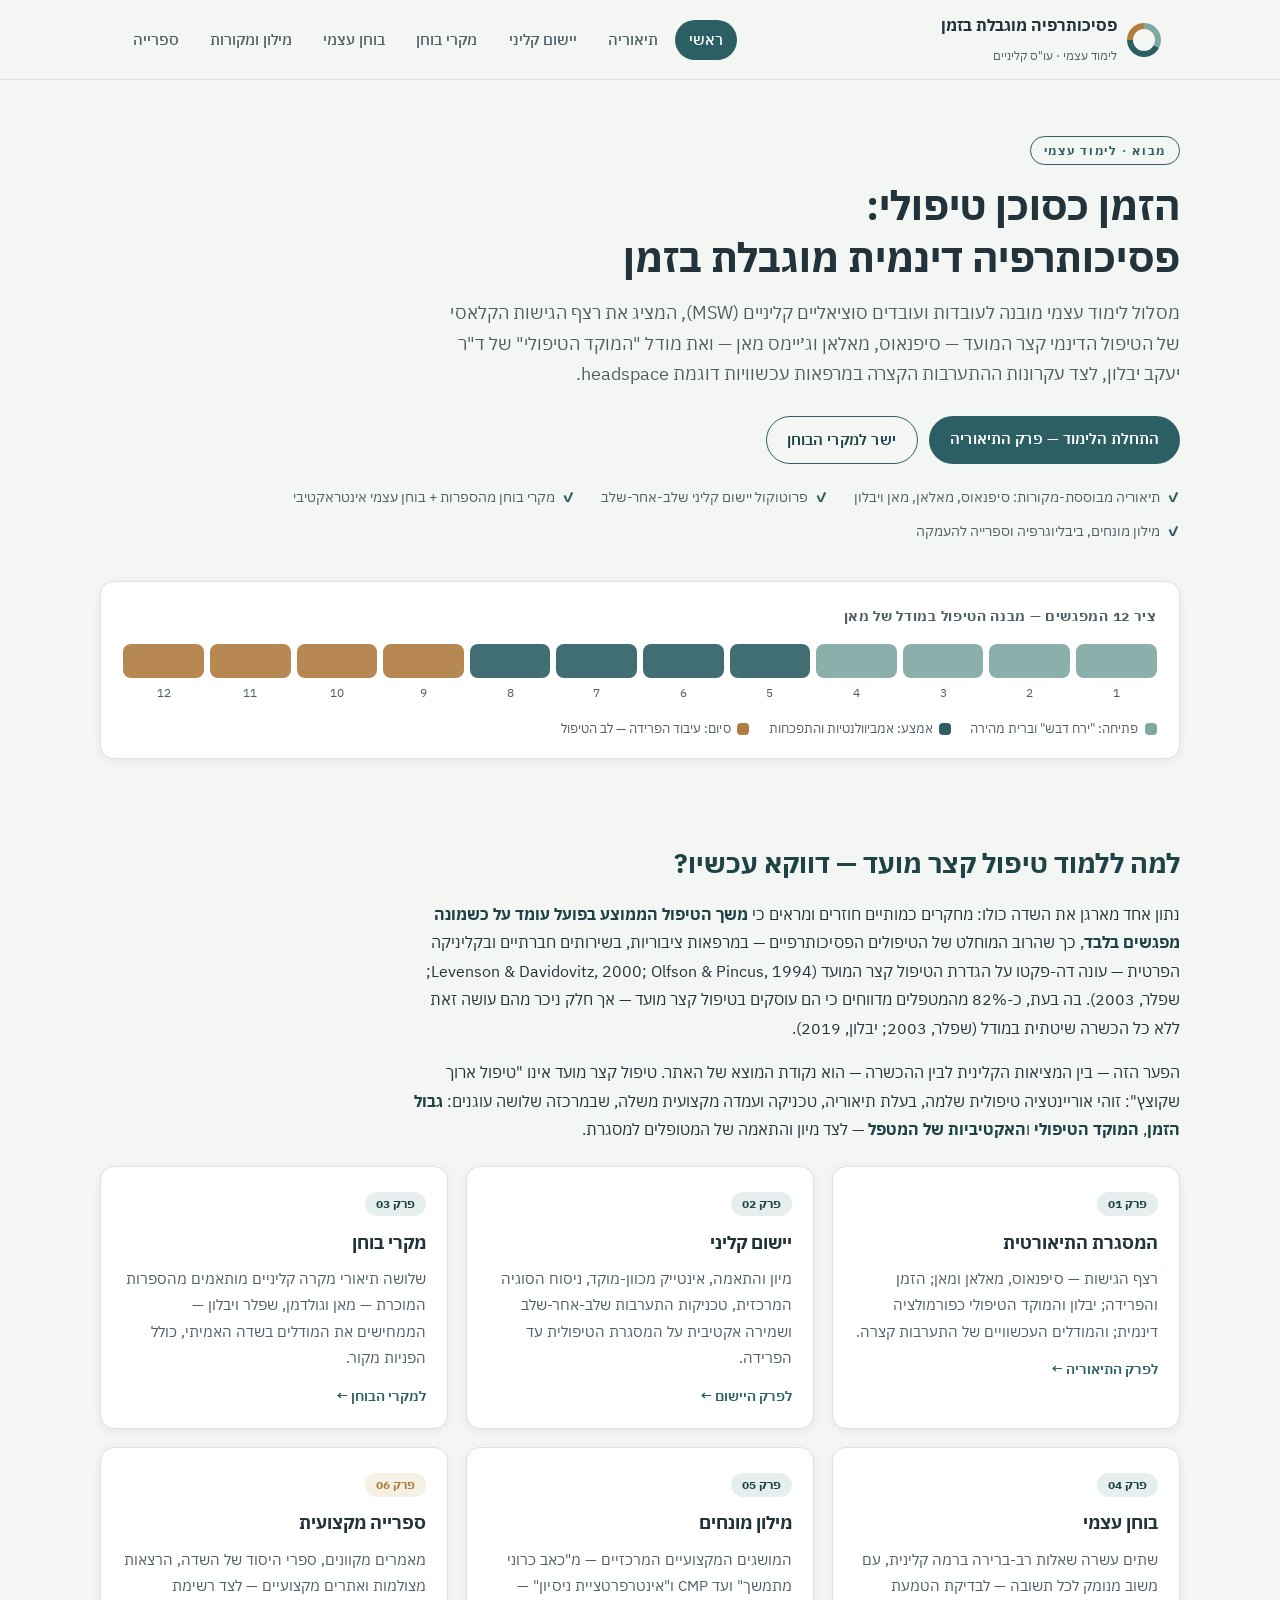
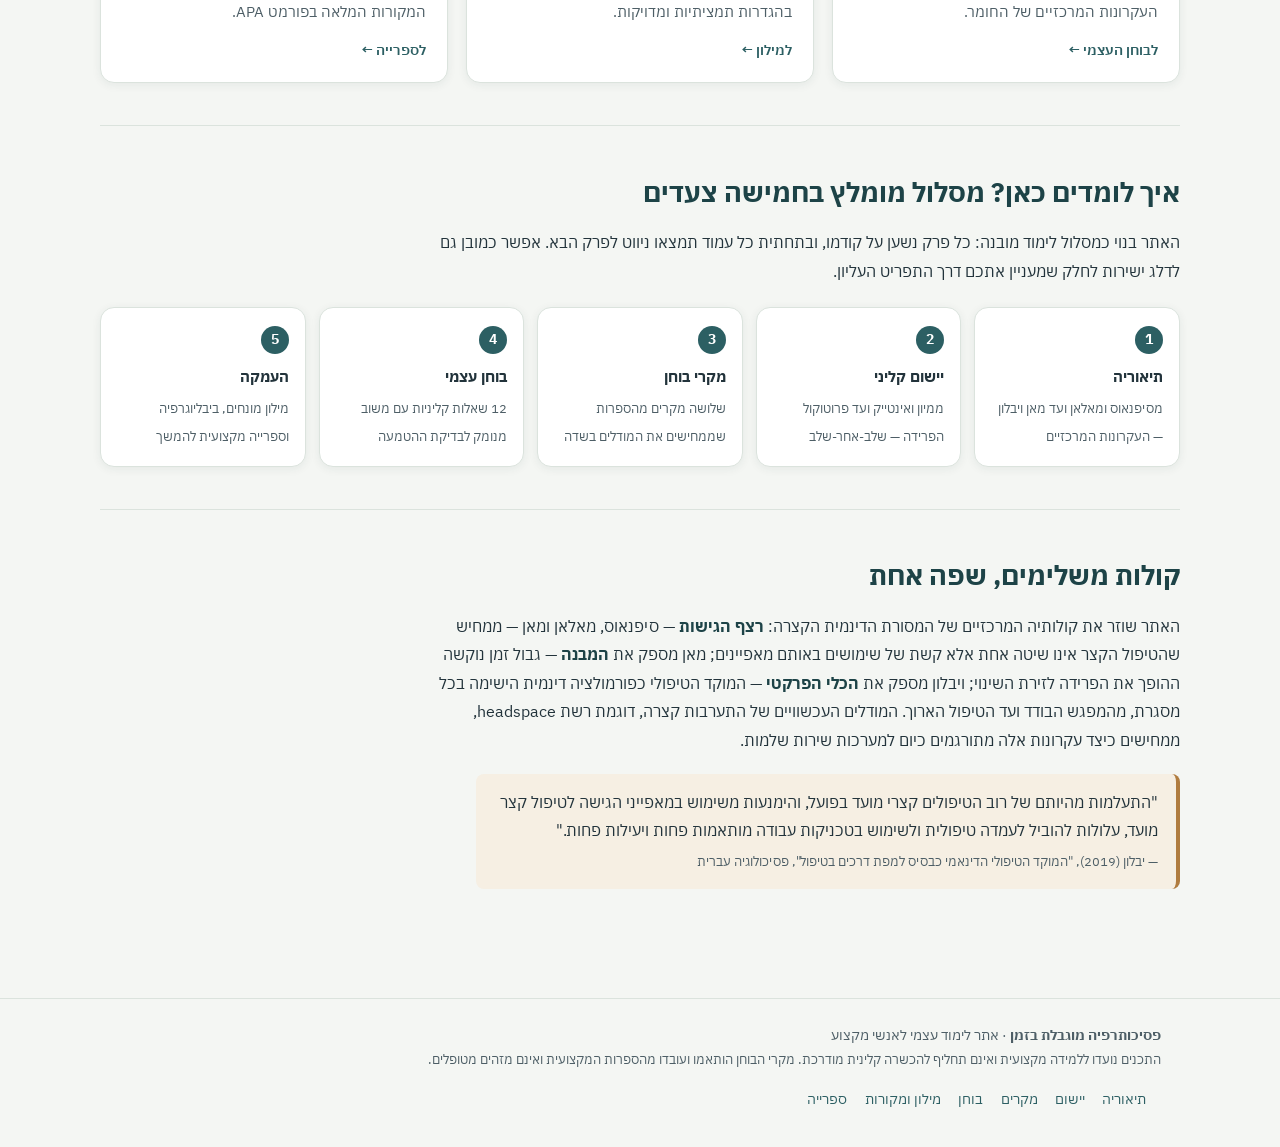
==== commit c8964170: "Deepen professional content from three primary sources - Theory: new 'continuum of approaches' chapt" ====
--- a/index.html
+++ b/index.html
@@ -42,9 +42,9 @@
   <span class="eyebrow">מבוא · לימוד עצמי</span>
   <h1>הזמן כסוכן טיפולי:<br>פסיכותרפיה דינמית מוגבלת בזמן</h1>
   <p class="lead">
-    מסלול לימוד עצמי מובנה לעובדות ועובדים סוציאליים קליניים (MSW), המשלב את המודל הקלאסי
-    של ג׳יימס מאן ואת מודל "המוקד הטיפולי" של ד"ר יעקב יבלון — לצד עקרונות ההתערבות
-    הקצרה במרפאות עכשוויות דוגמת headspace.
+    מסלול לימוד עצמי מובנה לעובדות ועובדים סוציאליים קליניים (MSW), המציג את רצף הגישות
+    הקלאסי של הטיפול הדינמי קצר המועד — סיפנאוס, מאלאן וג׳יימס מאן — ואת מודל "המוקד
+    הטיפולי" של ד"ר יעקב יבלון, לצד עקרונות ההתערבות הקצרה במרפאות עכשוויות דוגמת headspace.
   </p>
   <div class="hero-actions">
     <a class="btn btn-primary" href="theory.html">התחלת הלימוד — פרק התיאוריה</a>
@@ -52,7 +52,7 @@
   </div>
 
   <ul class="hero-points" aria-label="מה תמצאו באתר">
-    <li><span class="tick">✓</span> תיאוריה מבוססת-מקורות: מאן, יבלון והמודלים העכשוויים</li>
+    <li><span class="tick">✓</span> תיאוריה מבוססת-מקורות: סיפנאוס, מאלאן, מאן ויבלון</li>
     <li><span class="tick">✓</span> פרוטוקול יישום קליני שלב-אחר-שלב</li>
     <li><span class="tick">✓</span> מקרי בוחן מהספרות + בוחן עצמי אינטראקטיבי</li>
     <li><span class="tick">✓</span> מילון מונחים, ביבליוגרפיה וספרייה להעמקה</li>
@@ -105,7 +105,7 @@
     <article class="card">
       <span class="chip">פרק 01</span>
       <h3>המסגרת התיאורטית</h3>
-      <p>מאן וגבול 12 המפגשים, הזמן והפרידה; יבלון והמוקד הטיפולי כפורמולציה דינמית; והמודלים העכשוויים של התערבות קצרה.</p>
+      <p>רצף הגישות — סיפנאוס, מאלאן ומאן; הזמן והפרידה; יבלון והמוקד הטיפולי כפורמולציה דינמית; והמודלים העכשוויים של התערבות קצרה.</p>
       <a class="more" href="theory.html">לפרק התיאוריה ←</a>
     </article>
     <article class="card">
@@ -123,7 +123,7 @@
     <article class="card">
       <span class="chip">פרק 04</span>
       <h3>בוחן עצמי</h3>
-      <p>תשע שאלות רב-ברירה ברמה קלינית, עם משוב מנומק לכל תשובה — לבדיקת הטמעת העקרונות המרכזיים של החומר.</p>
+      <p>שתים עשרה שאלות רב-ברירה ברמה קלינית, עם משוב מנומק לכל תשובה — לבדיקת הטמעת העקרונות המרכזיים של החומר.</p>
       <a class="more" href="quiz.html">לבוחן העצמי ←</a>
     </article>
     <article class="card">
@@ -153,7 +153,7 @@
     <a href="theory.html">
       <span class="num">1</span>
       <b>תיאוריה</b>
-      <span class="desc">מאן ויבלון — העקרונות והמושגים המרכזיים</span>
+      <span class="desc">מסיפנאוס ומאלאן ועד מאן ויבלון — העקרונות המרכזיים</span>
     </a>
     <a href="practice.html">
       <span class="num">2</span>
@@ -168,7 +168,7 @@
     <a href="quiz.html">
       <span class="num">4</span>
       <b>בוחן עצמי</b>
-      <span class="desc">10 שאלות קליניות עם משוב מנומק לבדיקת ההטמעה</span>
+      <span class="desc">12 שאלות קליניות עם משוב מנומק לבדיקת ההטמעה</span>
     </a>
     <a href="resources.html">
       <span class="num">5</span>
@@ -179,11 +179,13 @@
 </section>
 
 <section class="block container reveal">
-  <h2>שני קולות, שפה אחת</h2>
+  <h2>קולות משלימים, שפה אחת</h2>
   <div class="prose">
     <p>
-      האתר שוזר שתי פרספקטיבות המשלימות זו את זו: מאן מספק את <strong>המבנה</strong> — גבול זמן
-      נוקשה ההופך את הפרידה לזירת השינוי; ויבלון מספק את <strong>הכלי הפרקטי</strong> —
+      האתר שוזר את קולותיה המרכזיים של המסורת הדינמית הקצרה: <strong>רצף הגישות</strong> —
+      סיפנאוס, מאלאן ומאן — ממחיש שהטיפול הקצר אינו שיטה אחת אלא קשת של שימושים באותם
+      מאפיינים; מאן מספק את <strong>המבנה</strong> — גבול זמן נוקשה ההופך את הפרידה לזירת
+      השינוי; ויבלון מספק את <strong>הכלי הפרקטי</strong> —
       המוקד הטיפולי כפורמולציה דינמית הישימה בכל מסגרת, מהמפגש הבודד ועד הטיפול הארוך.
       המודלים העכשוויים של התערבות קצרה, דוגמת רשת headspace, ממחישים כיצד עקרונות אלה מתורגמים
       כיום למערכות שירות שלמות.
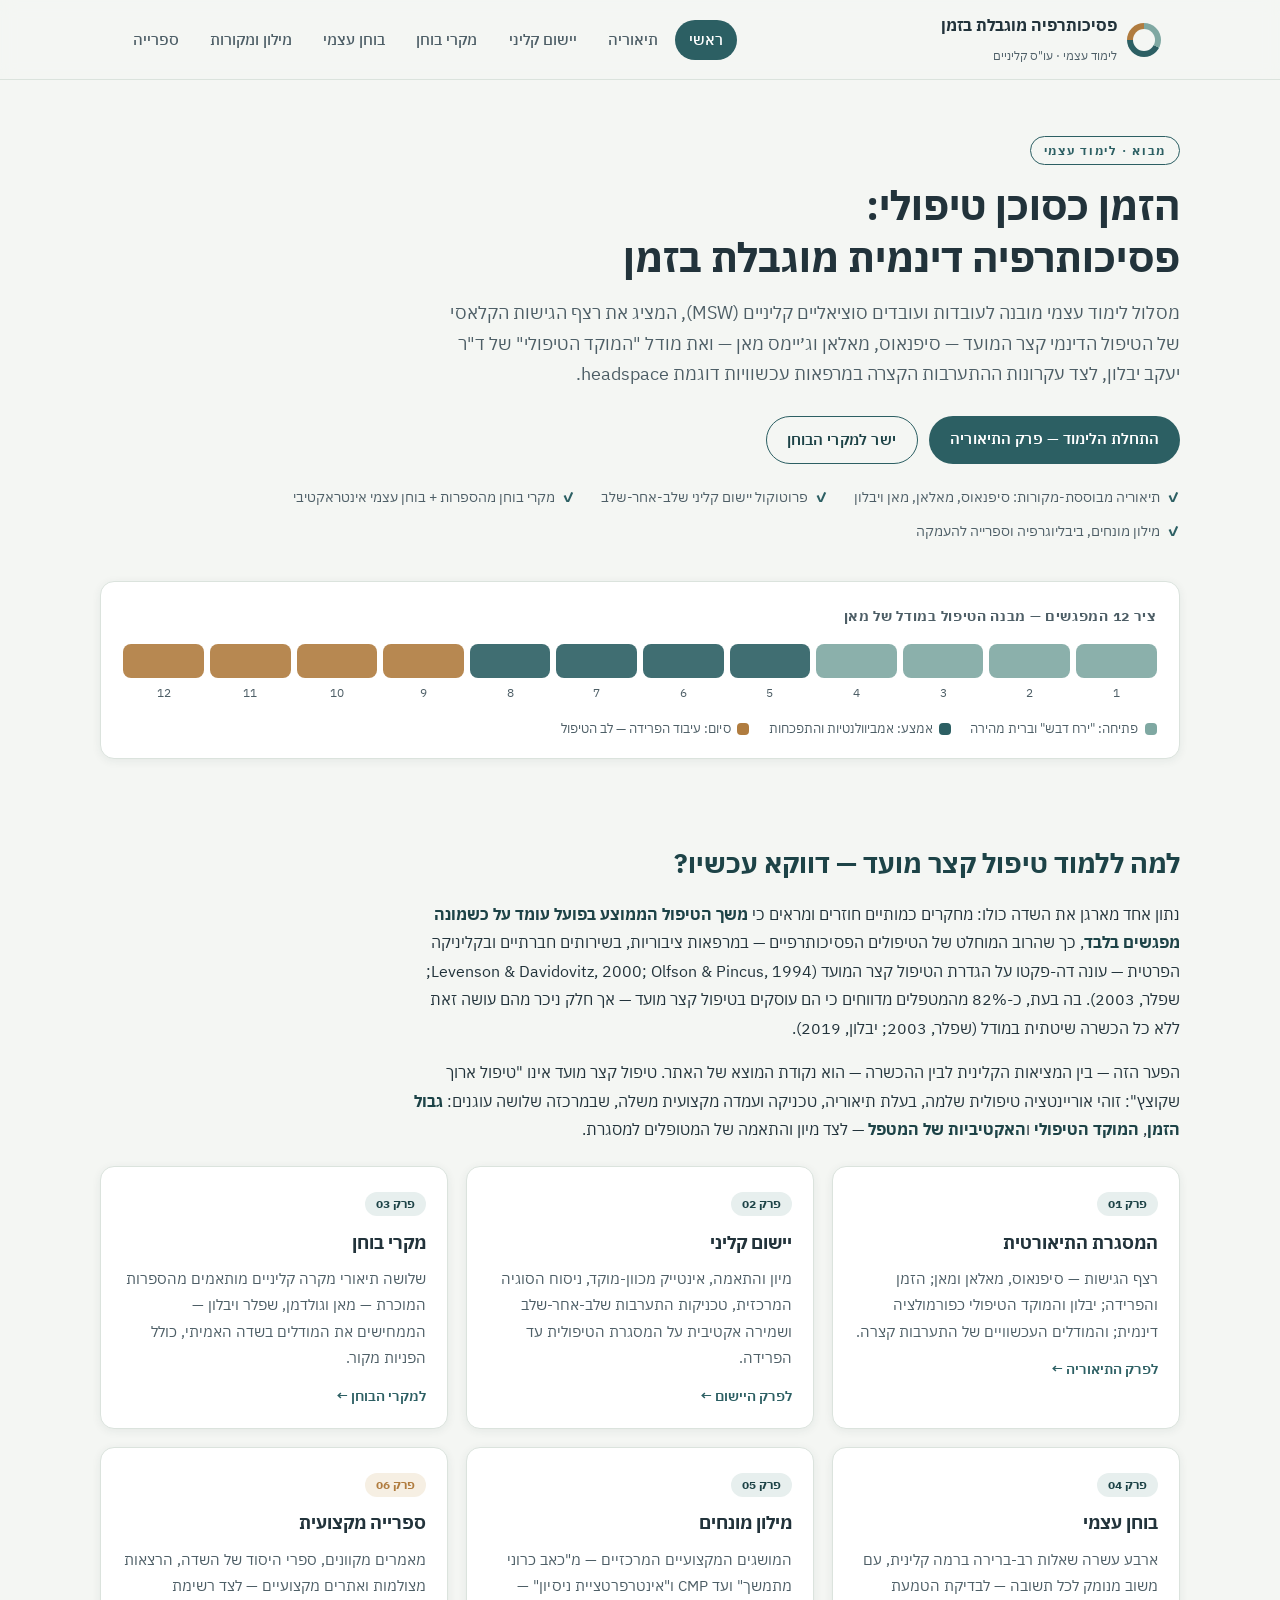
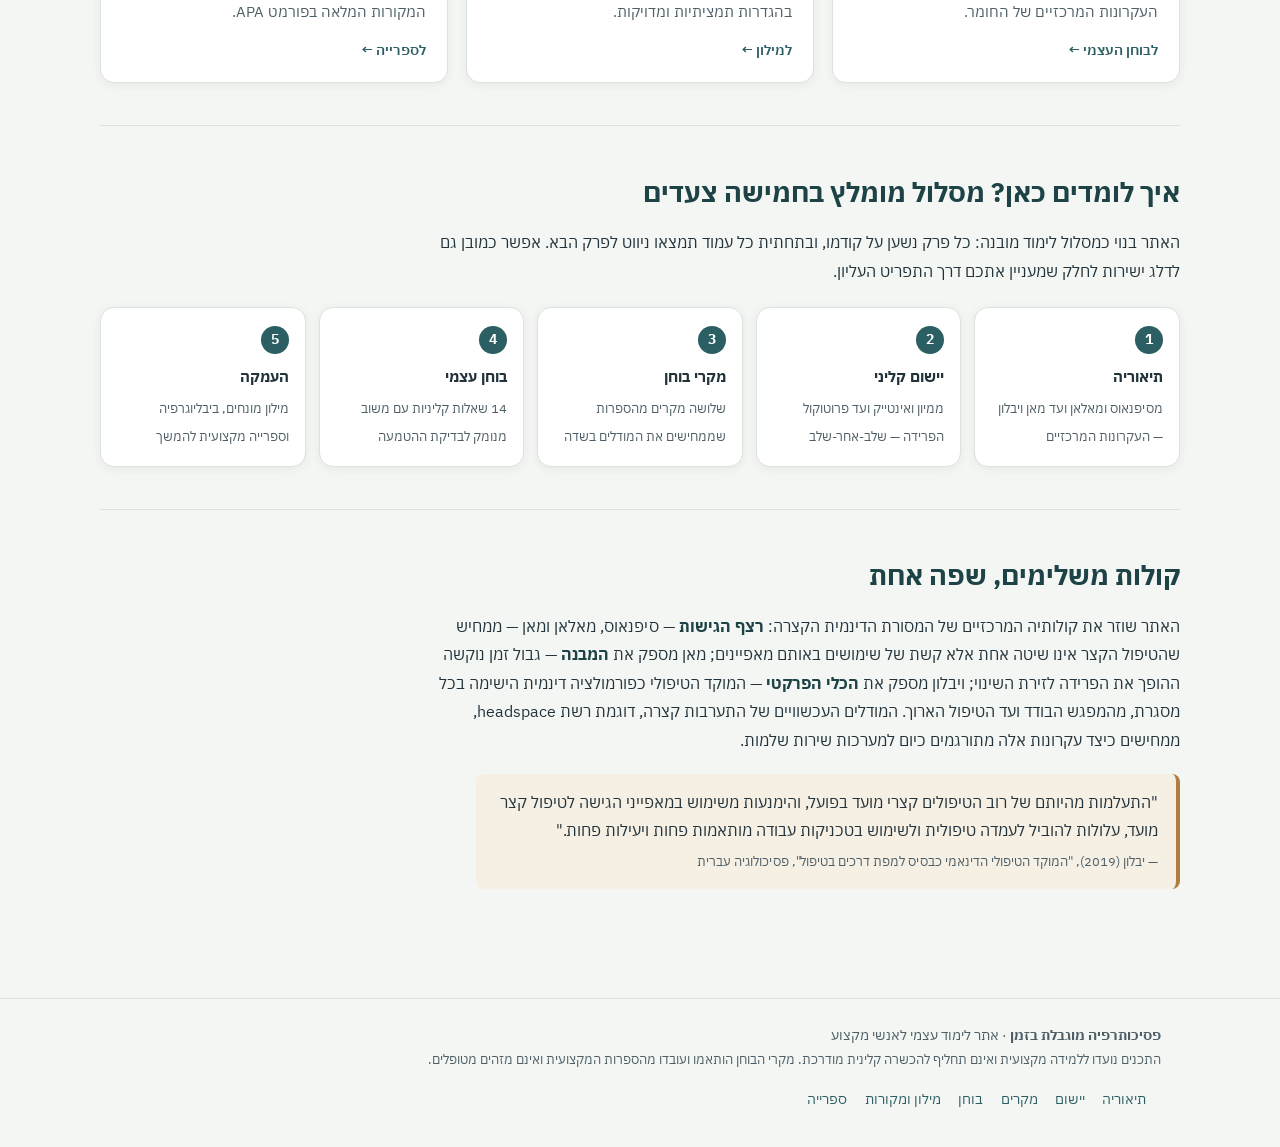
==== commit 7c4d4458: "Integrate four additional primary sources - Shefler ch.2 (Mann): five ego-strength assessment domain" ====
--- a/index.html
+++ b/index.html
@@ -123,7 +123,7 @@
     <article class="card">
       <span class="chip">פרק 04</span>
       <h3>בוחן עצמי</h3>
-      <p>שתים עשרה שאלות רב-ברירה ברמה קלינית, עם משוב מנומק לכל תשובה — לבדיקת הטמעת העקרונות המרכזיים של החומר.</p>
+      <p>ארבע עשרה שאלות רב-ברירה ברמה קלינית, עם משוב מנומק לכל תשובה — לבדיקת הטמעת העקרונות המרכזיים של החומר.</p>
       <a class="more" href="quiz.html">לבוחן העצמי ←</a>
     </article>
     <article class="card">
@@ -168,7 +168,7 @@
     <a href="quiz.html">
       <span class="num">4</span>
       <b>בוחן עצמי</b>
-      <span class="desc">12 שאלות קליניות עם משוב מנומק לבדיקת ההטמעה</span>
+      <span class="desc">14 שאלות קליניות עם משוב מנומק לבדיקת ההטמעה</span>
     </a>
     <a href="resources.html">
       <span class="num">5</span>
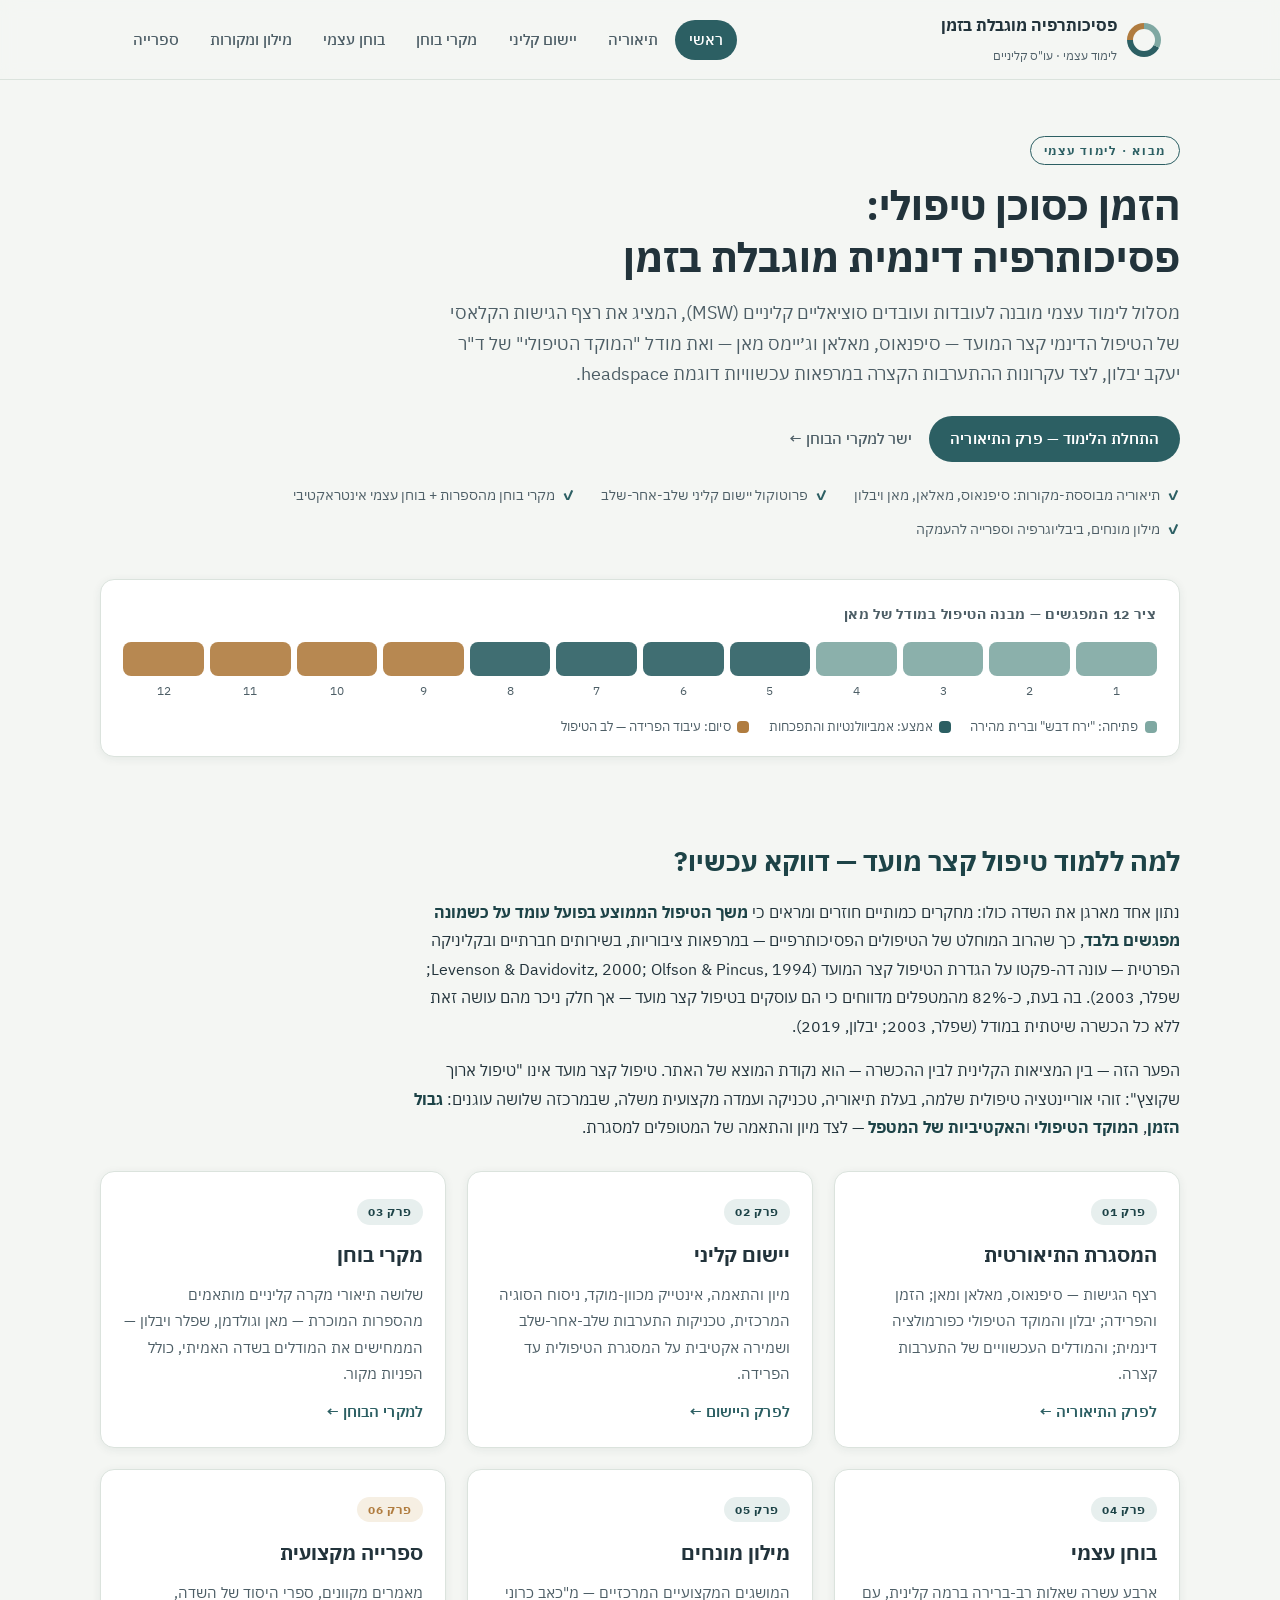
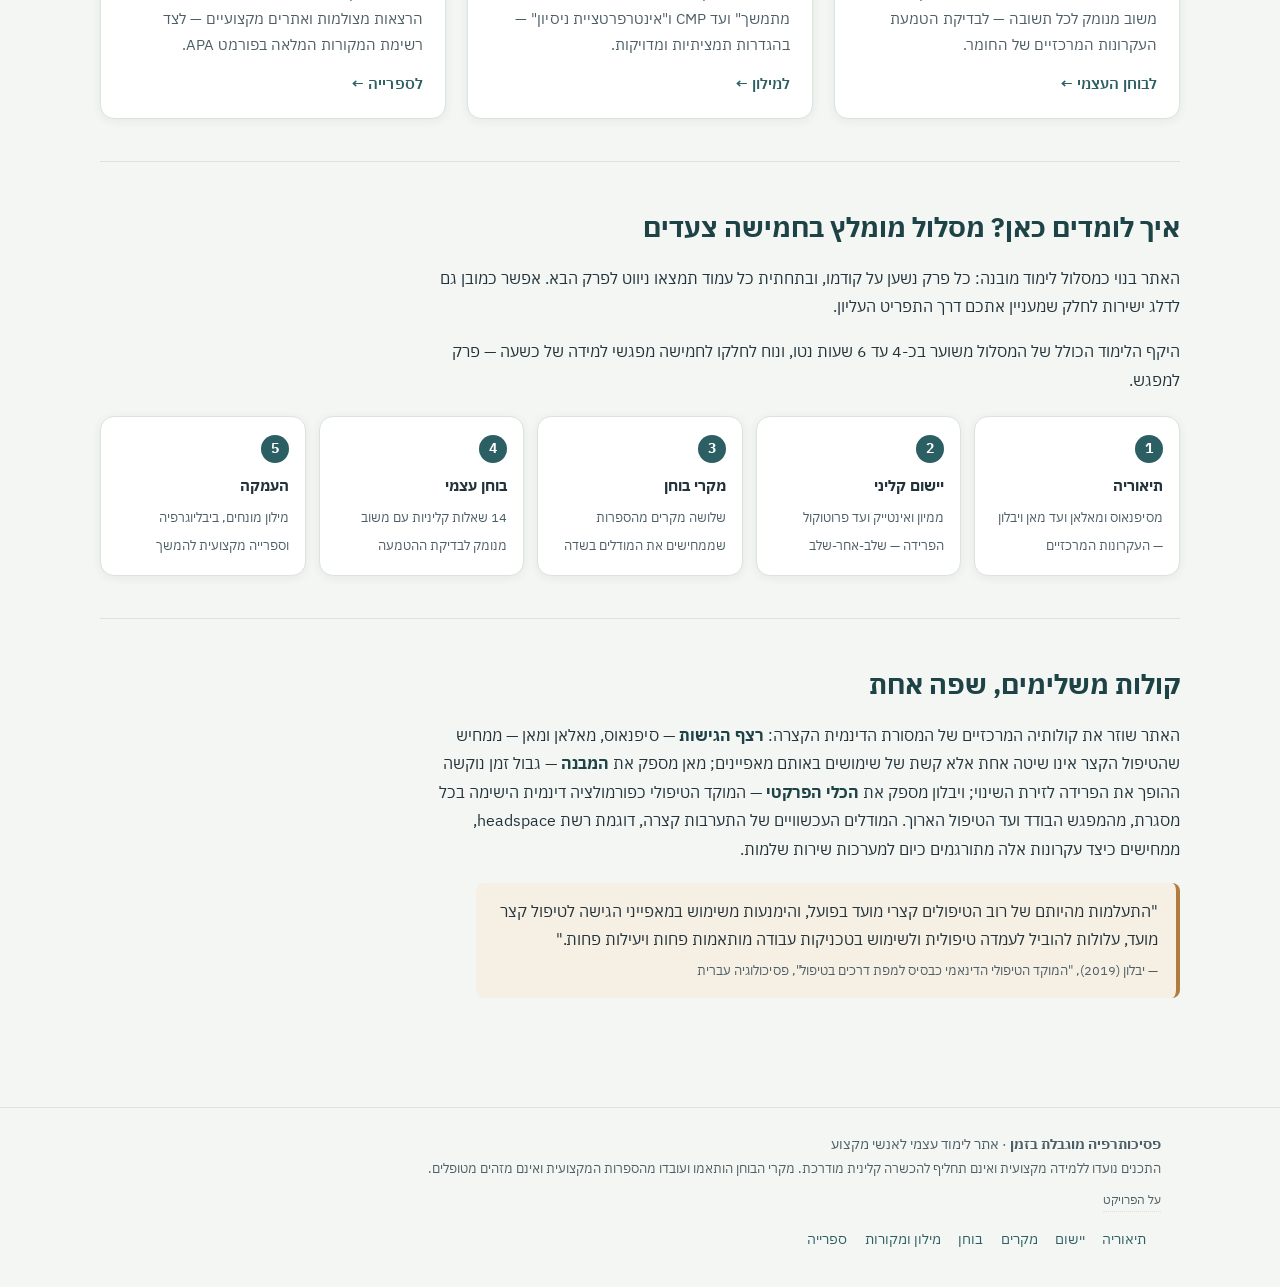
==== commit 74152629: "Homepage refinements: visual hierarchy, single primary CTA, time estimate, About page - Stronger car" ====
--- a/index.html
+++ b/index.html
@@ -48,7 +48,7 @@
   </p>
   <div class="hero-actions">
     <a class="btn btn-primary" href="theory.html">התחלת הלימוד — פרק התיאוריה</a>
-    <a class="btn btn-ghost" href="cases.html">ישר למקרי הבוחן</a>
+    <a class="link-arrow" href="cases.html">ישר למקרי הבוחן ←</a>
   </div>
 
   <ul class="hero-points" aria-label="מה תמצאו באתר">
@@ -148,6 +148,10 @@
       האתר בנוי כמסלול לימוד מובנה: כל פרק נשען על קודמו, ובתחתית כל עמוד תמצאו ניווט
       לפרק הבא. אפשר כמובן גם לדלג ישירות לחלק שמעניין אתכם דרך התפריט העליון.
     </p>
+    <p>
+      היקף הלימוד הכולל של המסלול משוער בכ-4 עד 6 שעות נטו, ונוח לחלקו לחמישה מפגשי
+      למידה של כשעה — פרק למפגש.
+    </p>
   </div>
   <div class="path-steps">
     <a href="theory.html">
@@ -204,7 +208,8 @@
   <div class="container">
     <div>
       <strong>פסיכותרפיה מוגבלת בזמן</strong> · אתר לימוד עצמי לאנשי מקצוע<br>
-      <span class="disclaimer">התכנים נועדו ללמידה מקצועית ואינם תחליף להכשרה קלינית מודרכת. מקרי הבוחן הותאמו ועובדו מהספרות המקצועית ואינם מזהים מטופלים.</span>
+      <span class="disclaimer">התכנים נועדו ללמידה מקצועית ואינם תחליף להכשרה קלינית מודרכת. מקרי הבוחן הותאמו ועובדו מהספרות המקצועית ואינם מזהים מטופלים.</span><br>
+      <a class="about-link" href="about.html">על הפרויקט</a>
     </div>
     <nav class="footer-nav" aria-label="ניווט תחתון">
       <a href="theory.html">תיאוריה</a>
--- a/css/style.css
+++ b/css/style.css
@@ -553,6 +553,38 @@
   margin-inline-end: 1rem;
 }
 .res-links a:hover { text-decoration: underline; }
+
+/* ---------- חיזוק היררכיה: כרטיסי הפרקים ---------- */
+.grid { gap: 1.3rem; margin-top: 1.8rem; }
+.card { padding: 1.5rem 1.4rem 1.3rem; }
+.card .chip { font-size: 0.78rem; letter-spacing: 0.06em; }
+.card h3 { font-size: 1.28rem; margin: 0.2rem 0 0.55rem; }
+.card a.more { font-size: 0.95rem; }
+
+/* ---------- קישור משני עדין (לצד כפתור ראשי) ---------- */
+.link-arrow {
+  display: inline-flex;
+  align-items: center;
+  align-self: center;
+  gap: 0.3rem;
+  padding: 0.6rem 0.4rem;
+  color: var(--ink-soft);
+  font-weight: 500;
+  font-size: 0.92rem;
+  text-decoration: none;
+}
+.link-arrow:hover { color: var(--petrol-dark); text-decoration: underline; }
+
+/* ---------- קישור "על הפרויקט" בפוטר ---------- */
+.about-link {
+  display: inline-block;
+  margin-top: 0.55rem;
+  font-size: 0.78rem;
+  color: var(--ink-soft);
+  text-decoration: none;
+  border-bottom: 1px dotted var(--line);
+}
+.about-link:hover { color: var(--petrol-dark); border-bottom-color: var(--petrol); }
 
 /* ---------- כפתור חזרה למעלה ---------- */
 .to-top {
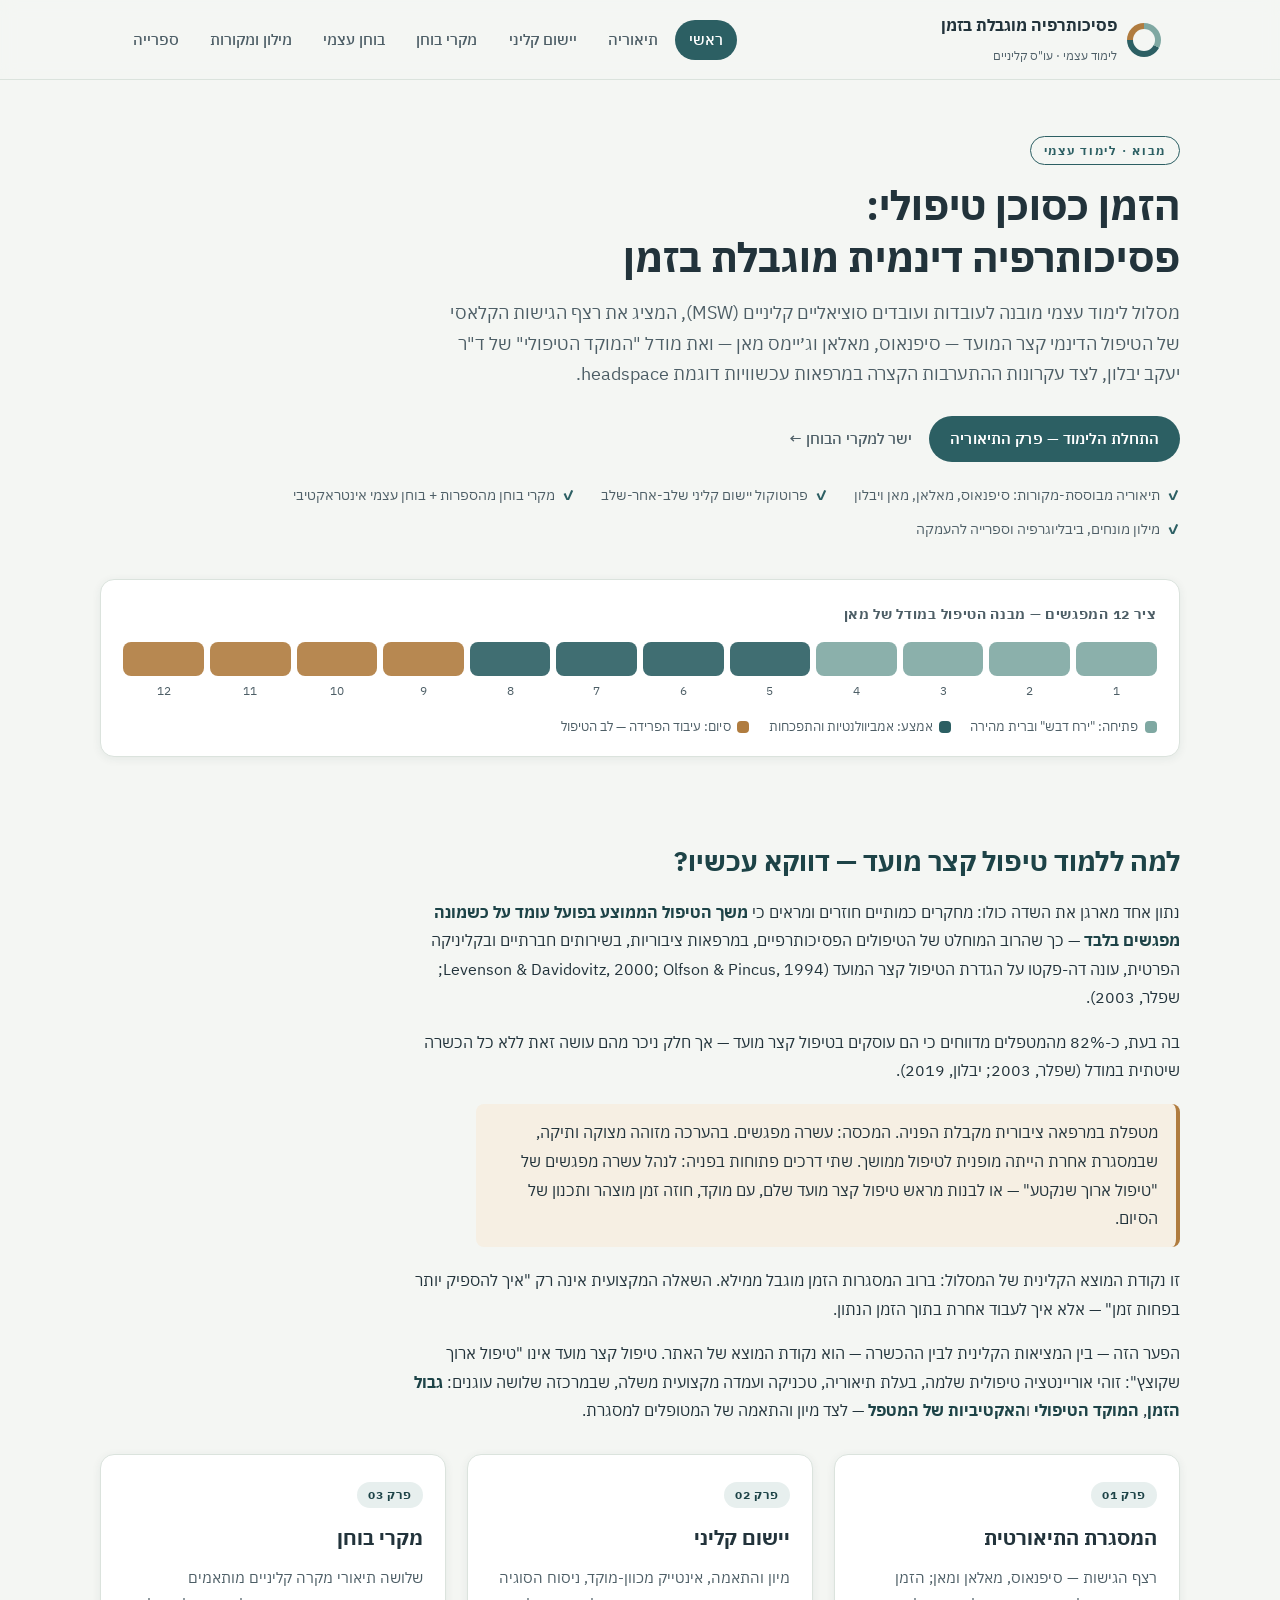
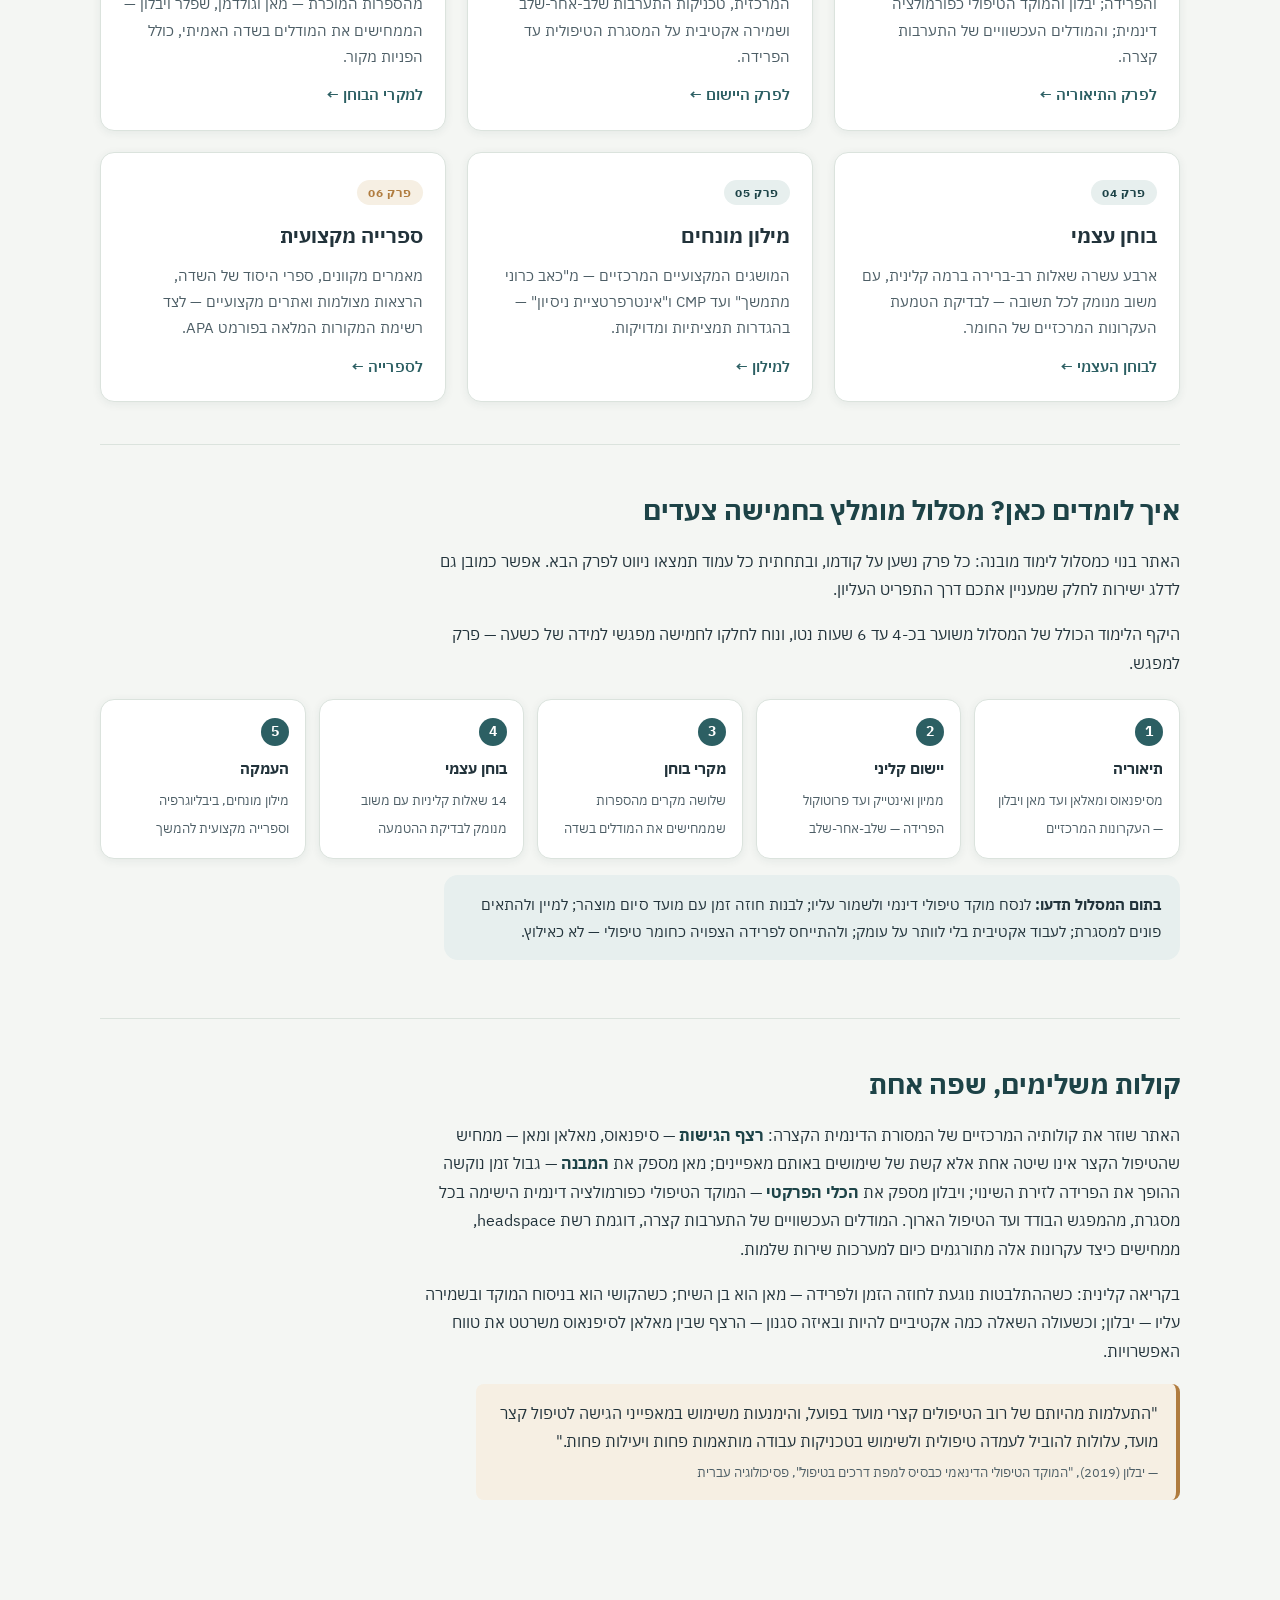
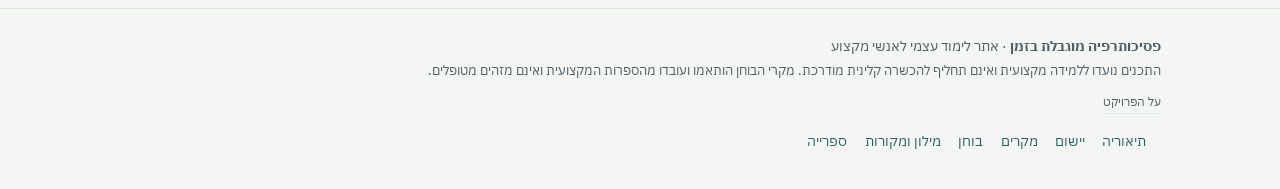
==== commit ef5e56f3: "Pedagogical editing pass: clinical mediation layer across all pages - Homepage: clinical bridging pa" ====
--- a/index.html
+++ b/index.html
@@ -87,11 +87,23 @@
   <div class="prose">
     <p>
       נתון אחד מארגן את השדה כולו: מחקרים כמותיים חוזרים ומראים כי <strong>משך הטיפול הממוצע
-      בפועל עומד על כשמונה מפגשים בלבד</strong>, כך שהרוב המוחלט של הטיפולים הפסיכותרפיים — במרפאות
-      ציבוריות, בשירותים חברתיים ובקליניקה הפרטית — עונה דה-פקטו על הגדרת הטיפול קצר המועד
-      (Levenson &amp; Davidovitz, 2000; Olfson &amp; Pincus, 1994; שפלר, 2003). בה בעת, כ-82% מהמטפלים
-      מדווחים כי הם עוסקים בטיפול קצר מועד — אך חלק ניכר מהם עושה זאת ללא כל הכשרה שיטתית במודל
-      (שפלר, 2003; יבלון, 2019).
+      בפועל עומד על כשמונה מפגשים בלבד</strong> — כך שהרוב המוחלט של הטיפולים הפסיכותרפיים, במרפאות
+      ציבוריות, בשירותים חברתיים ובקליניקה הפרטית, עונה דה-פקטו על הגדרת הטיפול קצר המועד
+      (Levenson &amp; Davidovitz, 2000; Olfson &amp; Pincus, 1994; שפלר, 2003).
+    </p>
+    <p>
+      בה בעת, כ-82% מהמטפלים מדווחים כי הם עוסקים בטיפול קצר מועד — אך חלק ניכר מהם עושה
+      זאת ללא כל הכשרה שיטתית במודל (שפלר, 2003; יבלון, 2019).
+    </p>
+    <blockquote>
+      מטפלת במרפאה ציבורית מקבלת הפניה. המכסה: עשרה מפגשים. בהערכה מזוהה מצוקה ותיקה,
+      שבמסגרת אחרת הייתה מופנית לטיפול ממושך. שתי דרכים פתוחות בפניה: לנהל עשרה מפגשים
+      של "טיפול ארוך שנקטע" — או לבנות מראש טיפול קצר מועד שלם, עם מוקד, חוזה זמן מוצהר
+      ותכנון של הסיום.
+    </blockquote>
+    <p>
+      זו נקודת המוצא הקלינית של המסלול: ברוב המסגרות הזמן מוגבל ממילא. השאלה המקצועית
+      אינה רק "איך להספיק יותר בפחות זמן" — אלא איך לעבוד אחרת בתוך הזמן הנתון.
     </p>
     <p>
       הפער הזה — בין המציאות הקלינית לבין ההכשרה — הוא נקודת המוצא של האתר. טיפול קצר מועד אינו
@@ -179,6 +191,11 @@
       <b>העמקה</b>
       <span class="desc">מילון מונחים, ביבליוגרפיה וספרייה מקצועית להמשך</span>
     </a>
+  </div>
+  <div class="note">
+    <strong>בתום המסלול תדעו:</strong> לנסח מוקד טיפולי דינמי ולשמור עליו; לבנות חוזה זמן
+    עם מועד סיום מוצהר; למיין ולהתאים פונים למסגרת; לעבוד אקטיבית בלי לוותר על עומק;
+    ולהתייחס לפרידה הצפויה כחומר טיפולי — לא כאילוץ.
   </div>
 </section>
 
@@ -193,6 +210,11 @@
       המוקד הטיפולי כפורמולציה דינמית הישימה בכל מסגרת, מהמפגש הבודד ועד הטיפול הארוך.
       המודלים העכשוויים של התערבות קצרה, דוגמת רשת headspace, ממחישים כיצד עקרונות אלה מתורגמים
       כיום למערכות שירות שלמות.
+    </p>
+    <p>
+      בקריאה קלינית: כשההתלבטות נוגעת לחוזה הזמן ולפרידה — מאן הוא בן השיח; כשהקושי הוא
+      בניסוח המוקד ובשמירה עליו — יבלון; וכשעולה השאלה כמה אקטיביים להיות ובאיזה סגנון —
+      הרצף שבין מאלאן לסיפנאוס משרטט את טווח האפשרויות.
     </p>
   </div>
   <blockquote>
